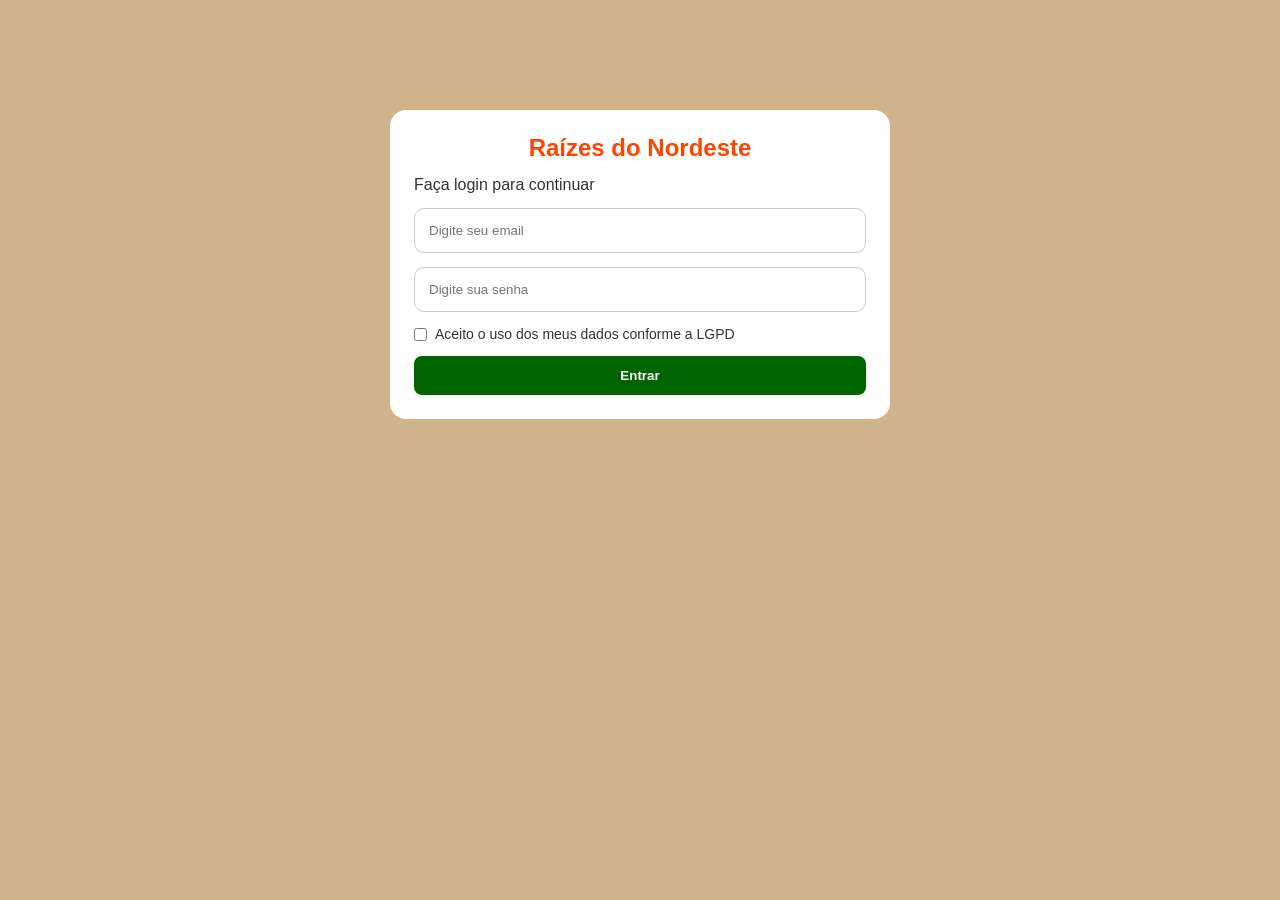
==== index.html @ 9f70b97a "Primeiro commit" ====
<!DOCTYPE html>
<html lang="pt-BR">
<head>
    <meta charset="UTF-8">
    <meta name="viewport" content="width=device-width, initial-scale=1.0">
    <title>Raízes do Nordeste</title>
    <link rel="stylesheet" href="style.css">
</head>
<body>

<div class="app">

  <!-- Login -->
  <section class="login-screen" id="loginScreen">

    <h1>Raízes do Nordeste</h1>

    <p>Faça login para continuar</p>

    <input
      type="email"
      id="email"
      placeholder="Digite seu email"
    >

    <input
      type="password"
      id="senha"
      placeholder="Digite sua senha"
    >

    <label class="checkbox">
      <input type="checkbox" id="lgpdCheck">
      Aceito o uso dos meus dados conforme a LGPD
    </label>

    <button onclick="fazerLogin()">
      Entrar
    </button>

  </section>

  <!-- App -->
  <main id="mainApp" class="hidden">

    <!-- Header -->
    <header class="header">
      <h1>Raízes do Nordeste</h1>
      <p>Sabor nordestino na palma da mão</p>
    </header>

    <!-- Promocao -->
    <section class="promo">
      Promoção do dia:
      Frete grátis acima de R$ 25 !!!
    </section>

    <!-- Unidade -->
    <section class="card">

      <h2>Escolha sua unidade</h2>

      <div class="units">

        <button onclick="selecionarUnidade('Recife')">
          Recife
        </button>

        <button onclick="selecionarUnidade('Salvador')">
          Salvador
        </button>

        <button onclick="selecionarUnidade('Fortaleza')">
          Fortaleza
        </button>

      </div>

      <p id="unidadeSelecionada">
        Nenhuma unidade selecionada
      </p>

    </section>

    <!-- Cardapio -->
    <section class="card">

      <h2>Cardápio</h2>

      <div id="menu" class="menu"></div>

    </section>

    <!-- Carrinho -->
    <section class="card">

      <h2>Seu Pedido</h2>

      <div id="cart"></div>

      <h3 id="total">
        Total: R$ 0,00
      </h3>

      <select id="paymentMethod">

        <option value="">
          Escolha a forma de pagamento
        </option>

        <option value="PIX">
          PIX
        </option>

        <option value="Cartão">
          Cartão
        </option>

        <option value="Dinheiro">
          Dinheiro
        </option>

      </select>

      <button class="pay-btn" onclick="finalizarPedido()">
        Finalizar Pedido
      </button>

    </section>

    <!-- Status -->
    <section class="card">

      <h2>Status do Pedido</h2>

      <div class="status-container">

        <div class="status-step active">
          Pedido Recebido
        </div>

        <div class="status-step" id="preparo">
          Em preparo
        </div>

        <div class="status-step" id="rota">
          Saiu para entrega
        </div>

        <div class="status-step" id="final">
          Pedido concluído
        </div>

      </div>

    </section>

    <!-- Fidelidade -->
    <section class="card">

      <h2>Programa Fidelidade</h2>

      <p id="points">
        Você possui 0 pontos
      </p>

      <p id="reward"></p>

    </section>

  </main>

</div>

<script src="script.js"></script>

</body>
</html>
---- style.css ----
* {
  margin: 0;
  padding: 0;
  box-sizing: border-box;
}

body {
  background: #D2B48C;
  font-family: Arial, sans-serif;
  padding: 16px;
  color: #333;
}

.app {
  width: 100%;
  max-width: 500px;
  margin: auto;
}

.header {
  text-align: center;
  margin-bottom: 20px;
  padding: 20px;
  background: white;
  border-radius: 12px;
  box-shadow: 0 2px 8px rgba(0,0,0,0.08);
}

.header h1 {
  color: #d35400;
  margin-bottom: 8px;
}

.card {
  background: white;
  transition: 0.2s;
  padding: 16px;
  margin-bottom: 16px;
  border-radius: 12px;
  box-shadow: 0 2px 8px rgba(0,0,0,0.08);
}

.card h2 {
  margin-bottom: 16px;
  color: #444;
}

.units {
  display: flex;
  gap: 10px;
  flex-wrap: wrap;
}

button {
  border: none;
  padding: 12px;
  border-radius: 8px;
  cursor: pointer;
  background: #006400;
  color: white;
  font-weight: bold;
}

button:hover {
  opacity: 0.9;
}

.menu-item {
  display: flex;
  justify-content: space-between;
  align-items: center;

  padding: 12px;
  border: 1px solid #ddd;
  border-radius: 10px;

  margin-bottom: 10px;
}

.menu-item h3 {
  margin-bottom: 5px;
}

.pay-btn {
  width: 100%;
  margin-top: 16px;
  background: green;
}

.hidden {
  display: none;
}

.login-screen {
  background: white;
  padding: 24px;
  border-radius: 16px;
  display: flex;
  flex-direction: column;
  gap: 14px;
  margin-top: 40px;
}

.login-screen h1 {
  text-align: center;
  color: #FF4500;
}

input {
  padding: 14px;
  border-radius: 10px;
  border: 1px solid #ccc;
}

.checkbox {
  display: flex;
  gap: 8px;
  align-items: center;
  font-size: 14px;
}

.promo {
  background: #ffe8cc;
  padding: 14px;
  border-radius: 12px;
  margin-bottom: 16px;
  font-weight: bold;
  text-align: center;
}

.status-container {
  display: flex;
  flex-direction: column;
  gap: 10px;
}

.status-step {
  padding: 12px;
  border-radius: 8px;
  background: #eee;
}

.status-step.active {
  background: green;
  color: white;
}

.cart-item {
  display: flex;
  justify-content: space-between;
  align-items: center;

  margin-bottom: 10px;
  padding-bottom: 10px;

  border-bottom: 1px solid #ddd;
}

.cart-item button {
  background: crimson;
  padding: 8px 10px;
  font-size: 12px;
}

.categoria-titulo {
  margin: 20px 0 10px;
  color: #d35400;
}

select {
  width: 100%;
  padding: 12px;
  margin-top: 12px;
  border-radius: 8px;
  border: 1px solid #ccc;
  background: white;
}

.hidden {
  display: none !important;
}


@media (min-width: 768px) {

  body {
    padding: 30px;
  }

  .app {
    max-width: 1300px;
  }

  #mainApp {

    display: grid;

    grid-template-columns:
      1fr 1fr;

    gap: 20px;

    align-items: start;
  }

  .header {
    grid-column: 1 / 3;
  }

  .promo {
    grid-column: 1 / 3;
  }

  .card {

    margin-bottom: 0;

    min-height: 250px;
  }

  .login-screen {

    max-width: 500px;

    margin: 80px auto;
  }

  .menu-item {

    padding: 16px;
  }

  button {

    transition: 0.2s;
  }

  button:hover {

    transform: scale(1.03);
  }

}

.card:hover {

  transform: translateY(-2px);
}

.produto-info {
  display: flex;
  align-items: center;
  gap: 12px;
}

.produto-info img {

  width: 70px;
  height: 70px;

  object-fit: cover;

  border-radius: 10px;
}
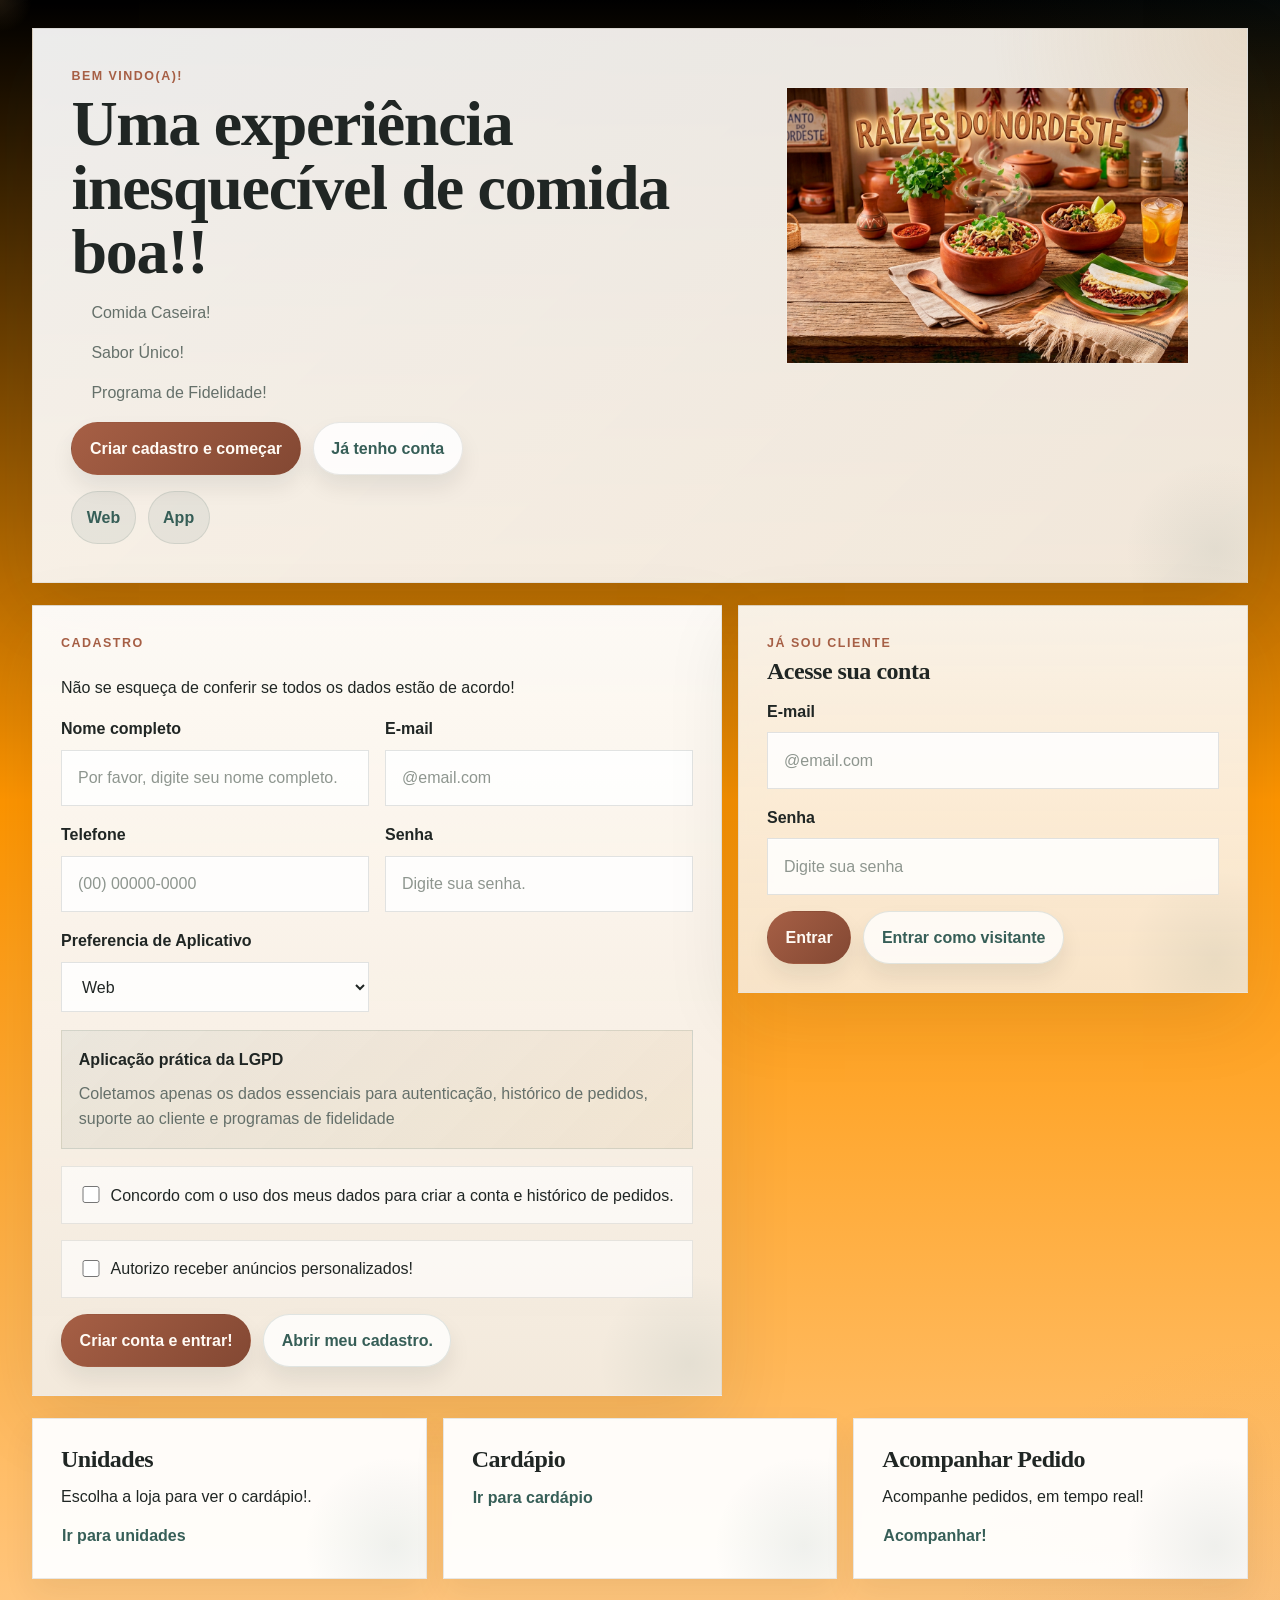
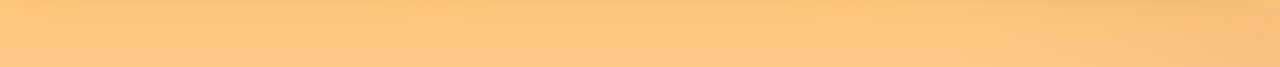
==== commit 5ff2b056: "atualização" ====
--- a/index.html
+++ b/index.html
@@ -1,178 +1,163 @@
 <!DOCTYPE html>
 <html lang="pt-BR">
+
 <head>
-    <meta charset="UTF-8">
-    <meta name="viewport" content="width=device-width, initial-scale=1.0">
-    <title>Raízes do Nordeste</title>
-    <link rel="stylesheet" href="style.css">
+  <meta charset="UTF-8" />
+  <meta name="viewport" content="width=device-width, initial-scale=1.0" />
+  <meta name="description"
+    content="Plataforma omnicanal da Raízes do Nordeste com boas-vindas, cadastro inicial, LGPD aplicada, cardápio, pedido e fidelidade." />
+  <meta name="theme-color" content="#365e57" />
+  <title>Raízes do Nordeste | Início</title>
+  <link rel="stylesheet" href="css/style.css" />
+  <link rel="stylesheet" href="css/responsive.css" />
 </head>
-<body>
 
-<div class="app">
+<body data-page="home">
+  <header data-app-header></header>
 
-  <!-- Login -->
-  <section class="login-screen" id="loginScreen">
+  <main id="main-content" class="page page-home">
+    <section class="hero hero-home">
+      <div class="hero-layout">
+        <div class="hero-content">
+          <div>
+            <div class="eyebrow">Bem vindo(a)!</div>
+            <h1>Uma experiência inesquecível de comida boa!!</h1>
+          </div>
 
-    <h1>Raízes do Nordeste</h1>
+          <ul class="feature-list">
+            <li>Comida Caseira!</li>
+            <li>Sabor Único!</li>
+            <li>Programa de Fidelidade!</li>
+          </ul>
+          <div class="button-row">
+            <a class="button button-primary" href="#welcome-register-form">Criar cadastro e começar</a>
+            <a class="button button-secondary" href="#login-form">Já tenho conta</a>
+          </div>
+          <div class="chip-row" aria-label="Selecione o canal de atendimento preferido">
+            <button class="chip is-interactive" type="button" data-set-channel="web">Web</button>
+            <button class="chip is-interactive" type="button" data-set-channel="app">App</button>
+          </div>
+        </div>
 
-    <p>Faça login para continuar</p>
-
-    <input
-      type="email"
-      id="email"
-      placeholder="Digite seu email"
-    >
-
-    <input
-      type="password"
-      id="senha"
-      placeholder="Digite sua senha"
-    >
-
-    <label class="checkbox">
-      <input type="checkbox" id="lgpdCheck">
-      Aceito o uso dos meus dados conforme a LGPD
-    </label>
-
-    <button onclick="fazerLogin()">
-      Entrar
-    </button>
-
-  </section>
-
-  <!-- App -->
-  <main id="mainApp" class="hidden">
-
-    <!-- Header -->
-    <header class="header">
-      <h1>Raízes do Nordeste</h1>
-      <p>Sabor nordestino na palma da mão</p>
-    </header>
-
-    <!-- Promocao -->
-    <section class="promo">
-      Promoção do dia:
-      Frete grátis acima de R$ 25 !!!
+        <aside class="hero-highlight">
+          <figure class="hero-brand-visual">
+            <img src="assets/img/raizesdonordeste.png" alt="Pratos e identidade visual da marca Raízes do Nordeste"
+              width="1536" height="1024" loading="eager" decoding="async" fetchpriority="high" />
+          </figure>
+          <div>
+        </aside>
+      </div>
     </section>
 
-    <!-- Unidade -->
-    <section class="card">
+    <section class="grid grid-two onboarding-grid">
+      <article class="panel panel-accent">
+        <div class="section-heading">
+          <div>
+            <p class="eyebrow">Cadastro</p>
+          </div>
+        </div>
+        <p>
+          Não se esqueça de conferir se todos os dados estão de acordo!
+        </p>
+        <form id="welcome-register-form" class="form-grid form-large" data-register-form
+          data-consent-source="boas-vindas">
+          <label class="field">
+            <span>Nome completo</span>
+            <input type="text" name="name" autocomplete="name" placeholder="Por favor, digite seu nome completo." required />
+          </label>
+          <label class="field">
+            <span>E-mail</span>
+            <input type="email" name="email" autocomplete="email" inputmode="email" placeholder="@email.com"
+              required />
+          </label>
+          <label class="field">
+            <span>Telefone</span>
+            <input type="tel" name="phone" autocomplete="tel" inputmode="tel" placeholder="(00) 00000-0000" required />
+          </label>
+          <label class="field">
+            <span>Senha</span>
+            <input type="password" name="password" autocomplete="new-password" minlength="6"
+              placeholder="Digite sua senha." required />
+          </label>
+          <label class="field">
+            <span>Preferencia de Aplicativo</span>
+            <select name="preferredChannel" required>
+              <option value="web">Web</option>
+              <option value="app">App</option>
+            </select>
+          </label>
 
-      <h2>Escolha sua unidade</h2>
+          <div class="notice inline-note">
+            <strong>Aplicação prática da LGPD</strong>
+            <p>Coletamos apenas os dados essenciais para autenticação, histórico de pedidos, suporte ao cliente e programas de fidelidade</p>
+          </div>
+          <label class="checkbox-field">
+            <input type="checkbox" name="consent" required />
+            <span>Concordo com o uso dos meus dados para criar a conta e histórico de pedidos.</span>
+          </label>
+          <label class="checkbox-field">
+            <input type="checkbox" name="marketing" />
+            <span>Autorizo receber anúncios personalizados!</span>
+          </label>
+          <div class="form-actions">
+            <button class="button button-primary" type="submit">Criar conta e entrar!</button>
+            <a class="button button-secondary" href="cadastro.html">Abrir meu cadastro.</a>
+          </div>
+        </form>
+      </article>
 
-      <div class="units">
+      <aside class="stack-grid">
+        <section class="panel">
+          <div class="section-heading">
+            <div>
+              <p class="eyebrow">Já sou cliente</p>
+              <h2>Acesse sua conta</h2>
+            </div>
+          </div>
+          <form id="login-form" class="form-grid" data-login-form>
+            <label class="field">
+              <span>E-mail</span>
+              <input type="email" name="email" autocomplete="email" inputmode="email" placeholder="@email.com"
+                required />
+            </label>
+            <label class="field">
+              <span>Senha</span>
+              <input type="password" name="password" autocomplete="current-password" placeholder="Digite sua senha"
+                required />
+            </label>
+            <div class="form-actions">
+              <button class="button button-primary" type="submit">Entrar</button>
+              <button class="button button-secondary" id="guest-access" type="button">Entrar como visitante</button>
+            </div>
+          </form>
+        </section>
 
-        <button onclick="selecionarUnidade('Recife')">
-          Recife
-        </button>
-
-        <button onclick="selecionarUnidade('Salvador')">
-          Salvador
-        </button>
-
-        <button onclick="selecionarUnidade('Fortaleza')">
-          Fortaleza
-        </button>
-
-      </div>
-
-      <p id="unidadeSelecionada">
-        Nenhuma unidade selecionada
-      </p>
-
+      </aside>
     </section>
 
-    <!-- Cardapio -->
-    <section class="card">
-
-      <h2>Cardápio</h2>
-
-      <div id="menu" class="menu"></div>
-
+    <section class="grid grid-three">
+      <article class="panel shortcut-card">
+        <h2>Unidades</h2>
+        <p>Escolha a loja para ver o cardápio!.</p>
+        <a class="text-link" href="unidades.html">Ir para unidades</a>
+      </article>
+      <article class="panel shortcut-card">
+        <h2>Cardápio</h2>
+        <a class="text-link" href="cardapio.html">Ir para cardápio</a>
+      </article>
+      <article class="panel shortcut-card">
+        <h2>Acompanhar Pedido</h2>
+        <p>Acompanhe pedidos, em tempo real!</p>
+        <a class="text-link" href="admin.html">Acompanhar!</a>
+      </article>
     </section>
-
-    <!-- Carrinho -->
-    <section class="card">
-
-      <h2>Seu Pedido</h2>
-
-      <div id="cart"></div>
-
-      <h3 id="total">
-        Total: R$ 0,00
-      </h3>
-
-      <select id="paymentMethod">
-
-        <option value="">
-          Escolha a forma de pagamento
-        </option>
-
-        <option value="PIX">
-          PIX
-        </option>
-
-        <option value="Cartão">
-          Cartão
-        </option>
-
-        <option value="Dinheiro">
-          Dinheiro
-        </option>
-
-      </select>
-
-      <button class="pay-btn" onclick="finalizarPedido()">
-        Finalizar Pedido
-      </button>
-
-    </section>
-
-    <!-- Status -->
-    <section class="card">
-
-      <h2>Status do Pedido</h2>
-
-      <div class="status-container">
-
-        <div class="status-step active">
-          Pedido Recebido
-        </div>
-
-        <div class="status-step" id="preparo">
-          Em preparo
-        </div>
-
-        <div class="status-step" id="rota">
-          Saiu para entrega
-        </div>
-
-        <div class="status-step" id="final">
-          Pedido concluído
-        </div>
-
-      </div>
-
-    </section>
-
-    <!-- Fidelidade -->
-    <section class="card">
-
-      <h2>Programa Fidelidade</h2>
-
-      <p id="points">
-        Você possui 0 pontos
-      </p>
-
-      <p id="reward"></p>
-
-    </section>
-
   </main>
 
-</div>
+  <footer data-app-footer></footer>
 
-<script src="script.js"></script>
+  <script src="js/mock.js"></script>
+  <script src="js/app.js"></script>
+  <script src="js/auth.js"></script>
+</body>
 
-</body>
 </html>
--- a/css/style.css
+++ b/css/style.css
@@ -0,0 +1,1570 @@
+:root {
+  color-scheme: light;
+  --bg: #f4f0e8;
+  --bg-soft: #f9f5ef;
+  --surface: rgba(255, 252, 248, 0.88);
+  --surface-strong: rgba(255, 255, 255, 0.96);
+  --surface-muted: rgba(243, 236, 226, 0.94);
+  --surface-contrast: #233a35;
+  --ink: #202624;
+  --muted: #65706a;
+  --primary: #a65f45;
+  --primary-dark: #834833;
+  --teal: #365e57;
+  --teal-soft: rgba(54, 94, 87, 0.08);
+  --success: #247352;
+  --danger: #b24545;
+  --border: rgba(32, 38, 36, 0.1);
+  --border-strong: rgba(32, 38, 36, 0.18);
+  --shadow: 0 24px 70px rgba(32, 38, 36, 0.1);
+  --shadow-soft: 0 14px 30px rgba(32, 38, 36, 0.07);
+  --content-width: 76rem;
+  --section-gap: clamp(1rem, 2vw, 1.35rem);
+  --transition: 180ms ease;
+}
+
+*,
+*::before,
+*::after {
+  box-sizing: border-box;
+}
+
+html {
+  scroll-behavior: smooth;
+}
+
+body {
+  margin: 0;
+  min-height: 100vh;
+  color: var(--ink);
+  background:
+    radial-gradient(circle at top left, rgba(207, 156, 86, 0.14), transparent 2rem),
+    radial-gradient(circle at top right, rgba(54, 94, 87, 0.1), transparent 27rem),
+    radial-gradient(circle at bottom right, rgba(166, 95, 69, 0.08), transparent 21rem),
+    linear-gradient(180deg, #000000 0%, #ff9500 48%, #ffc986 100%);
+  font-family: "Aptos", "Segoe UI Variable", "Segoe UI", sans-serif;
+  line-height: 1.6;
+}
+
+body.nav-open {
+  overflow: hidden;
+}
+
+img {
+  max-width: 100%;
+  display: block;
+}
+
+a {
+  color: inherit;
+  text-decoration: none;
+}
+
+button,
+input,
+select,
+textarea {
+  font: inherit;
+  border-radius: var(--radius-sm);
+}
+
+button {
+  cursor: pointer;
+  border: 0;
+  background: transparent;
+}
+
+textarea {
+  resize: vertical;
+}
+
+code {
+  padding: 0.1rem 0.35rem;
+  border-radius: 0.45rem;
+  background: rgba(255, 255, 255, 0.12);
+  font-family: Consolas, "Courier New", monospace;
+}
+
+h1,
+h2,
+h3 {
+  margin: 0;
+  font-family: "Iowan Old Style", "Palatino Linotype", "Book Antiqua", serif;
+  line-height: 1.0;
+  letter-spacing: -0.02em;
+}
+
+p,
+ul {
+  margin: 0;
+}
+
+ul {
+  padding: 0;
+}
+
+:focus-visible {
+  outline: 3px solid rgba(87, 87, 87, 0.55);
+  outline-offset: 2px;
+}
+
+::selection {
+  background: rgba(0, 0, 0, 0.3);
+}
+
+.skip-link {
+  position: fixed;
+  top: 1rem;
+  left: 1rem;
+  z-index: 70;
+  padding: 0.85rem 1rem;
+  border-radius: 999px;
+  background: var(--surface-contrast);
+  color: #fffdf9;
+  box-shadow: var(--shadow-soft);
+  transform: translateY(-150%);
+  transition: transform var(--transition);
+}
+
+.skip-link:focus {
+  transform: translateY(0);
+}
+
+.utility-bar {
+  background: linear-gradient(90deg, #1e3430, #294541);
+  color: #f7f3ec;
+  border-bottom: 1px solid rgba(255, 255, 255, 0.08);
+}
+
+.utility-shell {
+  width: min(100% - clamp(1rem, 4vw, 2.4rem), var(--content-width));
+  margin-inline: auto;
+  min-height: 2.45rem;
+  display: flex;
+  justify-content: space-between;
+  align-items: center;
+  gap: 0.85rem;
+  padding: 0.4rem 0;
+}
+
+.utility-links {
+  display: flex;
+  flex-wrap: wrap;
+  gap: 0.55rem;
+}
+
+.utility-links a,
+.utility-login {
+  font-size: 0.82rem;
+  font-weight: 800;
+  letter-spacing: 0.01em;
+  transition: background-color var(--transition), border-color var(--transition), color var(--transition), opacity var(--transition);
+}
+
+.utility-links a {
+  padding: 0.34rem 0.72rem;
+  border: 1px solid rgba(255, 255, 255, 0.08);
+  border-radius: 999px;
+  background: rgba(255, 255, 255, 0.06);
+  color: rgba(247, 243, 236, 0.88);
+}
+
+.utility-links a:hover,
+.utility-links a:focus-visible {
+  background: rgba(255, 255, 255, 0.12);
+  color: #fffdf9;
+}
+
+.utility-login {
+  padding: 0.34rem 0.86rem;
+  border: 1px solid rgba(243, 216, 169, 0.22);
+  border-radius: 999px;
+  background: rgba(243, 216, 169, 0.12);
+  color: #f3d8a9;
+}
+
+.utility-login:hover,
+.utility-login:focus-visible {
+  background: rgba(243, 216, 169, 0.2);
+  color: #fff2d2;
+}
+
+.site-header {
+  position: sticky;
+  top: 0;
+  z-index: 50;
+  backdrop-filter: blur(20px);
+  background: rgba(252, 249, 244, 0.84);
+  border-bottom: 1px solid rgba(32, 38, 36, 0.08);
+  box-shadow: 0 18px 40px rgba(21, 29, 27, 0.04);
+}
+
+.header-shell,
+.footer-shell,
+.page {
+  width: min(100% - clamp(1rem, 4vw, 2.4rem), var(--content-width));
+  margin-inline: auto;
+}
+
+.header-shell {
+  display: grid;
+  gap: 1rem;
+  padding: 1rem 0 1.15rem;
+}
+
+.header-bar {
+  display: flex;
+  justify-content: space-between;
+  align-items: flex-start;
+  gap: 1rem;
+}
+
+.header-actions {
+  display: flex;
+  flex-wrap: wrap;
+  align-items: center;
+  justify-content: flex-start;
+  gap: 0.7rem;
+}
+
+.header-cta,
+.header-cta-secondary {
+  min-height: 2.95rem;
+  padding-inline: 1.05rem;
+}
+
+.header-body {
+  display: grid;
+  gap: 1rem;
+  padding: 0;
+  border: 1px solid transparent;
+  border-radius: calc(var(--radius-xl) - 0.1rem);
+  background: transparent;
+  box-shadow: none;
+  overflow: hidden;
+  max-height: 0;
+  opacity: 0;
+  pointer-events: none;
+  transform: translateY(-0.5rem);
+  transition:
+    max-height 240ms ease,
+    opacity var(--transition),
+    transform var(--transition),
+    padding var(--transition),
+    border-color var(--transition),
+    background-color var(--transition),
+    box-shadow var(--transition);
+}
+
+body.nav-open .header-body {
+  max-height: 90rem;
+  opacity: 1;
+  pointer-events: auto;
+  transform: translateY(0);
+  padding: 1rem;
+  border-color: rgba(32, 38, 36, 0.08);
+  background: linear-gradient(180deg, rgba(255, 255, 255, 0.78), rgba(244, 238, 229, 0.9));
+  box-shadow: var(--shadow-soft);
+}
+
+.brand-block {
+  min-width: 0;
+  display: grid;
+  gap: 0.7rem;
+}
+
+.brand-link {
+  display: inline-flex;
+  align-items: center;
+  gap: 1rem;
+  min-width: 0;
+  font-weight: 700;
+}
+
+.brand-mark {
+  width: 3.2rem;
+  height: 3.2rem;
+  flex-shrink: 0;
+  display: grid;
+  place-items: center;
+  border-radius: 1.1rem;
+  background: linear-gradient(145deg, var(--teal), var(--primary-dark) 68%, var(--accent));
+  box-shadow: inset 0 1px 0 rgba(255, 255, 255, 0.2), var(--shadow-soft);
+  color: #fffaf4;
+  font-family: "Iowan Old Style", "Palatino Linotype", serif;
+  font-size: 1.2rem;
+  letter-spacing: 0.04em;
+}
+
+.brand-copy {
+  min-width: 0;
+}
+
+.brand-copy strong {
+  display: block;
+  font-size: 1.15rem;
+}
+
+.brand-copy small,
+.section-header p,
+.hero-copy,
+.notice p,
+.metric-card span,
+.summary-list span,
+.site-footer p,
+.muted-text {
+  color: var(--muted);
+}
+
+.brand-copy small {
+  display: block;
+  max-width: 22ch;
+  font-size: 0.94rem;
+  line-height: 1.4;
+}
+
+.brand-note {
+  max-width: 36rem;
+  font-size: 0.95rem;
+  color: var(--muted);
+}
+
+.menu-toggle {
+  width: 3.05rem;
+  height: 3.05rem;
+  flex-shrink: 0;
+  display: inline-flex;
+  flex-direction: column;
+  align-items: center;
+  justify-content: center;
+  gap: 0.3rem;
+  border: 1px solid var(--border);
+  border-radius: 1.05rem;
+  background: rgba(255, 255, 255, 0.9);
+  box-shadow: var(--shadow-soft);
+}
+
+.menu-toggle-bar {
+  width: 1.15rem;
+  height: 2px;
+  border-radius: 999px;
+  background: var(--ink);
+  transition: transform var(--transition), opacity var(--transition);
+}
+
+body.nav-open .menu-toggle-bar:nth-child(1) {
+  transform: translateY(0.38rem) rotate(45deg);
+}
+
+body.nav-open .menu-toggle-bar:nth-child(2) {
+  opacity: 0;
+}
+
+body.nav-open .menu-toggle-bar:nth-child(3) {
+  transform: translateY(-0.38rem) rotate(-45deg);
+}
+
+.header-meta,
+.chip-row,
+.button-row,
+.button-column,
+.form-actions,
+.summary-list,
+.cart-actions,
+.detail-list,
+.reward-tags,
+.timeline-meta {
+  display: flex;
+  flex-wrap: wrap;
+  gap: 0.75rem;
+}
+
+.header-meta {
+  gap: 0.55rem;
+}
+
+.header-context-grid {
+  display: grid;
+  gap: 0.75rem;
+}
+
+.header-context-card {
+  min-width: 0;
+  display: grid;
+  gap: 0.2rem;
+  padding: 0.95rem 1rem;
+  border: 1px solid var(--border);
+  border-radius: var(--radius-lg);
+  background: rgba(255, 255, 255, 0.9);
+  box-shadow: var(--shadow-soft);
+}
+
+.header-context-card strong {
+  color: var(--surface-contrast);
+  font-size: 1rem;
+  line-height: 1.25;
+}
+
+.header-context-card-profile strong {
+  font-size: 1.05rem;
+}
+
+.header-section-label {
+  font-size: 0.72rem;
+  font-weight: 800;
+  letter-spacing: 0.1em;
+  text-transform: uppercase;
+  color: var(--muted);
+}
+
+.header-nav-panels {
+  display: grid;
+  gap: 0.85rem;
+}
+
+.nav-panel {
+  display: grid;
+  gap: 0.7rem;
+  padding: 0.9rem;
+  border: 1px solid var(--border);
+  border-radius: var(--radius-lg);
+  background: linear-gradient(180deg, rgba(255, 255, 255, 0.92), rgba(247, 242, 235, 0.9));
+}
+
+.nav-panel-secondary {
+  background: linear-gradient(180deg, rgba(249, 247, 243, 0.92), rgba(242, 236, 228, 0.9));
+}
+
+.nav-links {
+  display: grid;
+  gap: 0.65rem;
+}
+
+.nav-links a {
+  display: inline-flex;
+  align-items: center;
+  justify-content: flex-start;
+  min-height: 3.1rem;
+  padding: 0.85rem 1rem;
+  border: 1px solid rgba(23, 36, 33, 0.08);
+  border-radius: 1rem;
+  background: rgba(255, 255, 255, 0.82);
+  color: var(--surface-contrast);
+  font-weight: 800;
+  box-shadow: 0 10px 20px rgba(15, 25, 22, 0.04);
+  transition: background-color var(--transition), border-color var(--transition), color var(--transition), transform var(--transition), box-shadow var(--transition);
+}
+
+.nav-links a:hover,
+.nav-links a:focus-visible {
+  background: rgba(54, 94, 87, 0.08);
+  border-color: rgba(54, 94, 87, 0.16);
+  color: var(--teal);
+  transform: translateY(-1px);
+}
+
+.nav-links a.is-current {
+  background: linear-gradient(135deg, rgba(54, 94, 87, 0.14), rgba(207, 156, 86, 0.22));
+  border-color: rgba(54, 94, 87, 0.18);
+  color: var(--ink);
+  box-shadow: 0 16px 28px rgba(32, 38, 36, 0.08);
+}
+
+.nav-links-secondary a {
+  min-height: 2.9rem;
+}
+
+.page {
+  padding: clamp(1.05rem, 3vw, 1.75rem) 0 clamp(4rem, 8vw, 5.5rem);
+  display: grid;
+  gap: var(--section-gap);
+  align-content: start;
+}
+
+body.consent-visible .page {
+  padding-bottom: calc(clamp(4rem, 8vw, 5.5rem) + 10rem);
+}
+
+#order-content {
+  display: grid;
+  gap: var(--section-gap);
+}
+
+.hero,
+.panel,
+.section-header {
+  position: relative;
+  overflow: hidden;
+  background: linear-gradient(180deg, rgba(255, 255, 255, 0.9), rgba(247, 241, 233, 0.84));
+  border: 1px solid rgba(32, 38, 36, 0.08);
+  border-radius: var(--radius-xl);
+  box-shadow: var(--shadow);
+  isolation: isolate;
+}
+
+.hero::before,
+.panel::before,
+.section-header::before {
+  content: "";
+  position: absolute;
+  inset: 0 0 auto 0;
+  height: 3px;
+  background: linear-gradient(90deg, var(--teal), var(--accent), var(--primary));
+}
+
+.hero::after,
+.panel::after,
+.section-header::after {
+  content: "";
+  position: absolute;
+  right: -4rem;
+  bottom: -4rem;
+  width: 12rem;
+  height: 12rem;
+  border-radius: 50%;
+  background: radial-gradient(circle, rgba(54, 94, 87, 0.08), transparent 66%);
+  pointer-events: none;
+  z-index: -1;
+}
+
+.hero,
+.section-header {
+  padding: clamp(1.4rem, 4vw, 2.4rem);
+  display: grid;
+  gap: 1rem;
+}
+
+.hero-home {
+  gap: 1.3rem;
+  background:
+    radial-gradient(circle at top right, rgba(207, 156, 86, 0.16), transparent 16rem),
+    linear-gradient(135deg, rgba(255, 255, 255, 0.92), rgba(244, 236, 226, 0.96));
+  color: var(--ink);
+}
+
+.hero-home .hero-copy,
+.hero-home .feature-list li,
+.hero-home .metric-card span {
+  color: var(--muted);
+}
+
+.hero-home .eyebrow {
+  color: var(--primary);
+}
+
+.hero-home .feature-list li::before {
+  background: linear-gradient(135deg, var(--primary), var(--accent));
+}
+
+.hero-home .metric-card {
+  background: rgba(255, 255, 255, 0.72);
+  border-color: rgba(32, 38, 36, 0.08);
+}
+
+.hero-home .button-secondary {
+  background: rgba(255, 255, 255, 0.84);
+  border-color: rgba(32, 38, 36, 0.1);
+}
+
+.hero-home .chip {
+  background: rgba(54, 94, 87, 0.08);
+  color: var(--teal);
+  border-color: rgba(54, 94, 87, 0.12);
+}
+
+.hero-layout {
+  display: grid;
+  gap: 1.25rem;
+}
+
+.hero-content {
+  display: grid;
+  gap: 1rem;
+}
+
+.hero-proof {
+  display: flex;
+  flex-wrap: wrap;
+  gap: 0.65rem;
+}
+
+.hero-highlight {
+  display: grid;
+  gap: 1rem;
+  padding: 1.2rem;
+  border-radius: var(--radius-lg);
+  color: #ffffff;
+}
+
+.hero-highlight .eyebrow,
+.hero-highlight p,
+.hero-highlight span {
+  color: rgba(248, 244, 237, 0.76);
+}
+
+.hero-highlight .button-secondary {
+  background: rgba(255, 255, 255, 0.12);
+  border-color: rgba(255, 255, 255, 0.16);
+  color: #fffdf9;
+}
+
+.hero-brand-visual {
+  margin: 0;
+  overflow: hidden;
+  border-radius: calc(var(--radius-lg) - 0.1rem);
+  aspect-ratio: 16 / 10;
+  border: 1px solid rgba(255, 255, 255, 0.08);
+  background: rgba(255, 255, 255, 0.08);
+  box-shadow: inset 0 1px 0 rgba(255, 255, 255, 0.12);
+}
+
+.hero-brand-visual img {
+  width: 100%;
+  height: 100%;
+  object-fit: cover;
+  object-position: center;
+}
+
+.credential-list {
+  list-style: none;
+  display: grid;
+  gap: 0.75rem;
+}
+
+.credential-list li {
+  display: grid;
+  gap: 0.25rem;
+  padding: 0.9rem 1rem;
+  border: 1px solid rgba(255, 255, 255, 0.08);
+  border-radius: var(--radius-md);
+  background: rgba(255, 255, 255, 0.08);
+}
+
+.credential-list strong {
+  font-size: 0.95rem;
+}
+
+.onboarding-grid {
+  align-items: start;
+}
+
+.stack-grid {
+  display: grid;
+  gap: 1rem;
+  align-content: start;
+}
+
+.panel-accent {
+  background: linear-gradient(180deg, rgba(255, 255, 255, 0.96), rgba(242, 236, 228, 0.94));
+}
+
+.legal-grid {
+  display: grid;
+  gap: 0.85rem;
+}
+
+.legal-card {
+  display: grid;
+  gap: 0.4rem;
+  padding: 1rem;
+  border: 1px solid var(--border);
+  border-radius: var(--radius-md);
+  background: rgba(255, 255, 255, 0.76);
+  box-shadow: var(--shadow-soft);
+}
+
+.inline-note {
+  margin-block: 0.1rem;
+}
+
+.page-progress {
+  display: grid;
+  gap: 0.85rem;
+}
+
+.progress-step {
+  display: flex;
+  align-items: center;
+  gap: 0.85rem;
+  padding: 0.95rem 1rem;
+  border: 1px solid var(--border);
+  border-radius: var(--radius-lg);
+  background: rgba(255, 255, 255, 0.78);
+  box-shadow: var(--shadow-soft);
+}
+
+.progress-step span {
+  width: 2.1rem;
+  height: 2.1rem;
+  flex-shrink: 0;
+  display: grid;
+  place-items: center;
+  border-radius: 50%;
+  background: rgba(39, 22, 19, 0.08);
+  color: var(--muted);
+  font-weight: 800;
+}
+
+.progress-step strong,
+.progress-step small {
+  display: block;
+}
+
+.progress-step small {
+  color: var(--muted);
+}
+
+.progress-step.is-complete {
+  border-color: rgba(36, 115, 82, 0.18);
+}
+
+.progress-step.is-complete span {
+  background: rgba(36, 115, 82, 0.12);
+  color: var(--success);
+}
+
+.progress-step.is-active {
+  border-color: rgba(54, 94, 87, 0.18);
+  background: linear-gradient(135deg, rgba(54, 94, 87, 0.08), rgba(207, 156, 86, 0.16));
+  box-shadow: 0 16px 34px rgba(32, 38, 36, 0.08);
+}
+
+.progress-step.is-active span {
+  background: linear-gradient(135deg, var(--teal), var(--accent));
+  color: #fffdf9;
+}
+
+.commerce-hero-grid {
+  display: grid;
+  gap: 1rem;
+}
+
+.commerce-hero-main,
+.commerce-hero-side {
+  display: grid;
+  gap: 1rem;
+}
+
+.summary-emphasis {
+  display: grid;
+  gap: 0.2rem;
+  padding: 1rem 1.05rem;
+  border: 1px solid rgba(54, 94, 87, 0.12);
+  border-radius: var(--radius-lg);
+  background: linear-gradient(135deg, rgba(207, 156, 86, 0.14), rgba(54, 94, 87, 0.08));
+}
+
+.summary-emphasis span {
+  font-size: 0.84rem;
+  font-weight: 800;
+  text-transform: uppercase;
+  letter-spacing: 0.08em;
+  color: var(--teal);
+}
+
+.summary-emphasis strong {
+  font-size: clamp(1.8rem, 4vw, 2.3rem);
+  font-family: "Iowan Old Style", "Palatino Linotype", serif;
+}
+
+.summary-emphasis p {
+  color: var(--muted);
+}
+
+.card-media {
+  position: relative;
+  overflow: hidden;
+  border-radius: calc(var(--radius-lg) - 0.1rem);
+  aspect-ratio: 16 / 10;
+  background: linear-gradient(135deg, rgba(54, 94, 87, 0.18), rgba(166, 95, 69, 0.14));
+  border: 1px solid rgba(32, 38, 36, 0.08);
+  box-shadow: var(--shadow-soft);
+}
+
+.card-media::after {
+  content: "";
+  position: absolute;
+  inset: auto 0 0 0;
+  height: 45%;
+  background: linear-gradient(180deg, transparent, rgba(32, 38, 36, 0.18));
+  pointer-events: none;
+}
+
+.card-media img {
+  width: 100%;
+  height: 100%;
+  object-fit: cover;
+  object-position: center;
+  transition: transform 320ms ease;
+}
+
+.hero-highlight:hover .hero-brand-visual img,
+.unit-card:hover .card-media img,
+.campaign-card:hover .card-media img {
+  transform: scale(1.03);
+}
+
+.banner-media {
+  aspect-ratio: 5 / 4;
+}
+
+.campaign-media,
+.unit-media {
+  aspect-ratio: 16 / 10;
+}
+
+.menu-item-photo {
+  aspect-ratio: 16 / 9;
+}
+
+.menu-item-photo img {
+  object-position: center;
+}
+
+.menu-media {
+  position: relative;
+  min-height: 7.4rem;
+  display: grid;
+  align-content: end;
+  gap: 0.3rem;
+  padding: 1rem;
+  overflow: hidden;
+  border-radius: calc(var(--radius-lg) - 0.1rem);
+  background: linear-gradient(140deg, #365e57, #233a35 62%, #1a2c28);
+  color: #fffdf9;
+}
+
+.menu-media::before {
+  content: "";
+  position: absolute;
+  inset: 0;
+  background:
+    radial-gradient(circle at top right, rgba(255, 255, 255, 0.18), transparent 32%),
+    linear-gradient(150deg, rgba(255, 255, 255, 0.04), rgba(0, 0, 0, 0.2));
+}
+
+.menu-media > * {
+  position: relative;
+  z-index: 1;
+}
+
+.menu-media strong {
+  font-size: 1.05rem;
+  line-height: 1.15;
+}
+
+.menu-media small {
+  color: rgba(255, 253, 249, 0.72);
+}
+
+.menu-media-badge {
+  width: fit-content;
+  min-height: 2rem;
+  display: inline-flex;
+  align-items: center;
+  padding: 0.35rem 0.7rem;
+  border-radius: 999px;
+  background: rgba(255, 255, 255, 0.12);
+  border: 1px solid rgba(255, 255, 255, 0.12);
+  font-size: 0.72rem;
+  font-weight: 800;
+  letter-spacing: 0.08em;
+  text-transform: uppercase;
+}
+
+.menu-media[data-category="sobremesas"] {
+  background: linear-gradient(140deg, #8c593f, #c07c52 62%, #e0ac67);
+}
+
+.menu-media[data-category="bebidas"] {
+  background: linear-gradient(140deg, #245049, #2f7367 58%, #5fa083);
+}
+
+.menu-media[data-category="combos"] {
+  background: linear-gradient(140deg, #7a4936, #a65f45 58%, #cf9c56);
+}
+
+.menu-media[data-category="acompanhamentos"] {
+  background: linear-gradient(140deg, #5e4a2f, #7c633a 58%, #b99358);
+}
+
+.commerce-layout,
+.checkout-layout {
+  display: grid;
+  gap: 1rem;
+}
+
+.content-stack,
+.sidebar-stack {
+  display: grid;
+  gap: 1rem;
+  align-content: start;
+}
+
+.step-grid,
+.metrics-grid,
+.grid,
+.stats-grid,
+.footer-columns {
+  display: grid;
+  gap: 1rem;
+}
+
+.step-card {
+  display: grid;
+  gap: 0.55rem;
+  padding: 1rem;
+  background: var(--surface-strong);
+  border: 1px solid var(--border);
+  border-radius: var(--radius-lg);
+  box-shadow: var(--shadow-soft);
+}
+
+.step-number {
+  width: 2rem;
+  height: 2rem;
+  display: grid;
+  place-items: center;
+  border-radius: 50%;
+  background: var(--accent-soft);
+  color: #dfdfdf;
+  font-weight: 800;
+}
+
+.panel {
+  padding: clamp(1.1rem, 3vw, 1.5rem);
+  display: grid;
+  gap: 1rem;
+}
+
+.eyebrow {
+  margin-bottom: 0.3rem;
+  color: var(--primary);
+  font-size: 0.78rem;
+  font-weight: 800;
+  letter-spacing: 0.12em;
+  text-transform: uppercase;
+}
+
+.hero h1,
+.section-header h1 {
+  font-size: clamp(2.15rem, 6vw, 4rem);
+}
+
+.section-heading {
+  display: flex;
+  justify-content: space-between;
+  align-items: flex-start;
+  gap: 1rem;
+}
+
+.metric-card,
+.stat-card,
+.menu-card,
+.unit-card,
+.reward-card,
+.campaign-card,
+.order-card,
+.info-card,
+.line-item,
+.timeline-item,
+.shortcut-card {
+  padding: 1rem;
+  background: var(--surface-strong);
+  border: 1px solid var(--border);
+  border-radius: var(--radius-lg);
+  box-shadow: var(--shadow-soft);
+}
+
+.menu-card,
+.unit-card,
+.reward-card,
+.campaign-card,
+.order-card,
+.shortcut-card {
+  display: grid;
+  gap: 0.8rem;
+}
+
+.menu-card {
+  align-content: start;
+}
+
+.menu-card-top,
+.menu-card-footer {
+  display: flex;
+  justify-content: space-between;
+  align-items: center;
+  gap: 0.85rem;
+}
+
+.menu-card-price {
+  display: grid;
+  gap: 0.1rem;
+}
+
+.menu-card-price span {
+  color: var(--muted);
+  font-size: 0.86rem;
+}
+
+.menu-card-price strong {
+  font-size: 1.45rem;
+  font-family: "Iowan Old Style", "Palatino Linotype", serif;
+}
+
+.metric-card,
+.stat-card,
+.info-card,
+.shortcut-card {
+  align-content: start;
+}
+
+.menu-card,
+.unit-card,
+.reward-card,
+.campaign-card,
+.order-card,
+.info-card,
+.shortcut-card,
+.timeline-item,
+.line-item {
+  transition: transform var(--transition), border-color var(--transition), box-shadow var(--transition);
+}
+
+.menu-card:hover,
+.unit-card:hover,
+.reward-card:hover,
+.campaign-card:hover,
+.order-card:hover,
+.shortcut-card:hover,
+.timeline-item:hover,
+.line-item:hover {
+  transform: translateY(-2px);
+  border-color: var(--border-strong);
+  box-shadow: 0 18px 36px rgba(15, 25, 22, 0.1);
+}
+
+.metric-card strong,
+.stat-card strong {
+  display: block;
+  margin-bottom: 0.25rem;
+  font-size: 1.85rem;
+  font-family: "Iowan Old Style", "Palatino Linotype", serif;
+}
+
+.button,
+.chip,
+.text-link {
+  display: inline-flex;
+  align-items: center;
+  justify-content: center;
+  gap: 0.5rem;
+  min-height: 3rem;
+  padding: 0.8rem 1.1rem;
+  border: 1px solid transparent;
+  border-radius: 999px;
+  font-weight: 700;
+  transition: transform var(--transition), border-color var(--transition), background-color var(--transition), color var(--transition), box-shadow var(--transition);
+}
+
+.button {
+  box-shadow: 0 12px 22px rgba(15, 25, 22, 0.08);
+}
+
+.button:hover,
+.button:focus-visible,
+.chip.is-interactive:hover,
+.chip.is-interactive:focus-visible,
+.text-link:hover,
+.text-link:focus-visible {
+  transform: translateY(-1px);
+}
+
+.button:disabled {
+  opacity: 0.65;
+  cursor: not-allowed;
+  transform: none;
+}
+
+.button-primary {
+  background: linear-gradient(135deg, var(--primary), var(--primary-dark));
+  color: #fffaf4;
+}
+
+.button-secondary {
+  background: rgba(255, 255, 255, 0.78);
+  border-color: rgba(54, 94, 87, 0.14);
+  color: var(--teal);
+}
+
+.button-ghost {
+  background: transparent;
+  border-color: rgba(54, 94, 87, 0.18);
+  color: var(--teal);
+  box-shadow: none;
+}
+
+.chip {
+  min-height: 2.45rem;
+  padding-inline: 0.9rem;
+  border-color: transparent;
+  background: var(--teal-soft);
+  color: var(--teal);
+}
+
+.chip.is-interactive {
+  cursor: pointer;
+}
+
+.chip.is-selected {
+  background: rgba(54, 94, 87, 0.16);
+  border-color: rgba(54, 94, 87, 0.22);
+  color: var(--teal);
+}
+
+.tag {
+  display: inline-flex;
+  align-items: center;
+  gap: 0.35rem;
+  padding: 0.38rem 0.72rem;
+  border-radius: 999px;
+  font-size: 0.85rem;
+  font-weight: 700;
+  background: var(--accent-soft);
+  color: #ffffff;
+}
+
+.tag.is-success {
+  background: rgba(36, 115, 82, 0.12);
+  color: var(--success);
+}
+
+.tag.is-danger {
+  background: rgba(178, 69, 69, 0.12);
+  color: var(--danger);
+}
+
+.tag.is-neutral {
+  background: rgba(23, 36, 33, 0.08);
+  color: var(--muted);
+}
+
+.feature-list {
+  list-style: none;
+  display: grid;
+  gap: 0.9rem;
+}
+
+.feature-list li {
+  position: relative;
+  padding-left: 1.25rem;
+}
+
+.feature-list li::before {
+  content: "";
+  position: absolute;
+  top: 0.55rem;
+  left: 0;
+  width: 0.52rem;
+  height: 0.52rem;
+  border-radius: 50%;
+  background: linear-gradient(135deg, var(--primary), var(--accent));
+}
+
+.field,
+.checkbox-field {
+  display: grid;
+  gap: 0.5rem;
+}
+
+.field span,
+.payment-methods legend {
+  font-weight: 800;
+  color: var(--ink);
+}
+
+.field input,
+.field select,
+.field textarea {
+  width: 100%;
+  min-height: 3.15rem;
+  padding: 0.9rem 1rem;
+  border: 1px solid rgba(23, 36, 33, 0.12);
+  background: rgba(255, 255, 255, 0.86);
+  color: var(--ink);
+  box-shadow: inset 0 1px 0 rgba(255, 255, 255, 0.45);
+}
+
+.field textarea {
+  min-height: 8rem;
+}
+
+.field input::placeholder,
+.field textarea::placeholder {
+  color: #8e968f;
+}
+
+.field input:focus-visible,
+.field select:focus-visible,
+.field textarea:focus-visible {
+  border-color: rgba(54, 94, 87, 0.3);
+  box-shadow: 0 0 0 4px rgba(54, 94, 87, 0.08);
+  outline: none;
+}
+
+.form-grid {
+  display: grid;
+  gap: 1rem;
+}
+
+.form-large {
+  align-content: start;
+}
+
+.checkbox-field {
+  grid-template-columns: auto 1fr;
+  align-items: flex-start;
+  padding: 0.95rem 1rem;
+  border: 1px solid var(--border);
+  border-radius: var(--radius-md);
+  background: rgba(255, 255, 255, 0.64);
+}
+
+.checkbox-field input {
+  width: 1.1rem;
+  height: 1.1rem;
+  margin-top: 0.2rem;
+  accent-color: var(--teal);
+}
+
+.payment-methods {
+  display: grid;
+  gap: 0.8rem;
+  margin: 0;
+  padding: 0;
+  border: 0;
+}
+
+.radio-card {
+  display: flex;
+  align-items: center;
+  gap: 0.7rem;
+  padding: 0.95rem 1rem;
+  border: 1px solid var(--border);
+  border-radius: var(--radius-md);
+  background: rgba(255, 255, 255, 0.78);
+}
+
+.radio-card input {
+  accent-color: var(--teal);
+}
+
+.filters {
+  display: grid;
+  gap: 1rem;
+  align-items: end;
+}
+
+.button-column {
+  flex-direction: column;
+  align-items: stretch;
+}
+
+.grid-two,
+.grid-three,
+.grid-four,
+.metrics-grid,
+.stats-grid,
+.step-grid {
+  grid-template-columns: 1fr;
+}
+
+.notice {
+  display: grid;
+  gap: 0.5rem;
+  padding: 1rem 1.05rem;
+  border-radius: var(--radius-lg);
+  border: 1px solid rgba(54, 94, 87, 0.14);
+  background: linear-gradient(135deg, rgba(54, 94, 87, 0.07), rgba(207, 156, 86, 0.12));
+}
+
+.shortcut-card,
+.stacked-content,
+.order-card,
+.summary-card {
+  align-content: start;
+}
+
+.text-link {
+  justify-content: flex-start;
+  min-height: auto;
+  padding: 0;
+  color: var(--teal);
+  box-shadow: none;
+}
+
+.card-title-row {
+  display: flex;
+  justify-content: space-between;
+  align-items: flex-start;
+  gap: 1rem;
+}
+
+.price-row {
+  display: flex;
+  justify-content: space-between;
+  align-items: center;
+  gap: 0.75rem;
+}
+
+.price-row strong {
+  font-size: 1.3rem;
+  font-family: "Iowan Old Style", "Palatino Linotype", serif;
+}
+
+.summary-list {
+  flex-direction: column;
+  gap: 0;
+}
+
+.summary-list li,
+.detail-list li {
+  list-style: none;
+  display: flex;
+  justify-content: space-between;
+  align-items: center;
+  gap: 1rem;
+  padding: 0.85rem 0;
+  border-bottom: 1px solid var(--border);
+}
+
+.summary-list li:last-child,
+.detail-list li:last-child {
+  padding-bottom: 0;
+  border-bottom: 0;
+}
+
+.detail-list {
+  display: grid;
+  gap: 0;
+}
+
+.trust-list {
+  list-style: none;
+  display: grid;
+  gap: 0.75rem;
+}
+
+.trust-list li {
+  position: relative;
+  padding-left: 1.4rem;
+  color: var(--muted);
+}
+
+.trust-list li::before {
+  content: "";
+  position: absolute;
+  top: 0.45rem;
+  left: 0;
+  width: 0.75rem;
+  height: 0.75rem;
+  border-radius: 50%;
+  background: linear-gradient(135deg, var(--primary), var(--accent));
+  box-shadow: 0 0 0 4px rgba(166, 95, 69, 0.08);
+}
+
+.line-item {
+  display: grid;
+  gap: 0.8rem;
+}
+
+.line-item header {
+  display: flex;
+  justify-content: space-between;
+  align-items: flex-start;
+  gap: 1rem;
+}
+
+.cart-actions {
+  align-items: center;
+  justify-content: space-between;
+}
+
+.qty-control {
+  display: inline-flex;
+  align-items: center;
+  gap: 0.5rem;
+  padding: 0.35rem;
+  border-radius: 999px;
+  border: 1px solid var(--border);
+  background: rgba(255, 255, 255, 0.82);
+}
+
+.qty-control button {
+  width: 2.2rem;
+  height: 2.2rem;
+  display: grid;
+  place-items: center;
+  border-radius: 50%;
+  background: var(--primary-soft);
+  color: var(--primary-dark);
+  font-weight: 800;
+}
+
+.timeline {
+  display: grid;
+  gap: 0.9rem;
+}
+
+.timeline-item {
+  position: relative;
+  padding-left: 3rem;
+}
+
+.timeline-item::before {
+  content: "";
+  position: absolute;
+  top: 1.1rem;
+  left: 1rem;
+  width: 1rem;
+  height: 1rem;
+  border-radius: 50%;
+  border: 3px solid rgba(186, 96, 61, 0.28);
+  background: #fff;
+}
+
+.timeline-item::after {
+  content: "";
+  position: absolute;
+  top: 2rem;
+  bottom: -1rem;
+  left: 1.45rem;
+  width: 2px;
+  background: rgba(54, 94, 87, 0.12);
+}
+
+.timeline-item:last-child::after {
+  display: none;
+}
+
+.timeline-item.is-complete::before,
+.timeline-item.is-active::before {
+  border-color: transparent;
+  background: linear-gradient(135deg, var(--primary), var(--accent));
+}
+
+.timeline-item.is-complete {
+  border-color: rgba(36, 115, 82, 0.18);
+}
+
+.timeline-item.is-active {
+  box-shadow: inset 0 0 0 2px rgba(186, 96, 61, 0.12);
+}
+
+.empty-state {
+  padding: 1rem 1.05rem;
+  border-radius: var(--radius-lg);
+  border: 1px dashed rgba(54, 94, 87, 0.18);
+  color: var(--muted);
+  background: rgba(255, 255, 255, 0.52);
+}
+
+.code-block {
+  margin: 0;
+  padding: 1rem;
+  overflow: auto;
+  border-radius: var(--radius-md);
+  background: #1b221f;
+  color: #f6eee3;
+  font-size: 0.85rem;
+}
+
+.site-footer {
+  padding: 0 0 2rem;
+}
+
+#menu-cart-cta,
+#cart-summary,
+#checkout-summary {
+  background: linear-gradient(180deg, rgba(255, 251, 247, 0.98), rgba(255, 240, 229, 0.92));
+}
+
+.footer-shell {
+  padding: clamp(1.35rem, 3vw, 1.8rem);
+  background: linear-gradient(135deg, rgba(18, 58, 52, 0.96), rgba(17, 48, 43, 0.94));
+  color: #fffaf3;
+  border: 1px solid rgba(255, 255, 255, 0.08);
+  border-radius: var(--radius-xl);
+  box-shadow: var(--shadow);
+}
+
+.footer-shell p {
+  color: rgba(255, 247, 236, 0.74);
+}
+
+.footer-bottom {
+  margin-top: 0.4rem;
+  padding-top: 1rem;
+  border-top: 1px solid rgba(255, 255, 255, 0.12);
+}
+
+.consent-banner {
+  position: fixed;
+  left: 1rem;
+  right: 1rem;
+  bottom: 1rem;
+  z-index: 60;
+  width: auto;
+  max-width: 28rem;
+  padding: 1rem;
+  display: grid;
+  gap: 0.85rem;
+  background: rgba(19, 26, 24, 0.94);
+  color: #fff8f1;
+  border-radius: var(--radius-xl);
+  box-shadow: 0 22px 45px rgba(20, 14, 9, 0.35);
+}
+
+body.consent-visible .toast {
+  bottom: 7.4rem;
+}
+
+.toast {
+  position: fixed;
+  left: 50%;
+  bottom: 1.2rem;
+  width: min(calc(100% - 2rem), 26rem);
+  transform: translate(-50%, 2rem);
+  opacity: 0;
+  padding: 0.95rem 1rem;
+  text-align: center;
+  background: rgba(19, 26, 24, 0.94);
+  color: #fff8f1;
+  border-radius: 999px;
+  transition: opacity var(--transition), transform var(--transition);
+  z-index: 65;
+}
+
+.toast.is-visible {
+  opacity: 1;
+  transform: translate(-50%, 0);
+}
+
+.is-hidden {
+  display: none !important;
+}
+
+@media (prefers-reduced-motion: reduce) {
+  html {
+    scroll-behavior: auto;
+  }
+
+  *,
+  *::before,
+  *::after {
+    animation-duration: 0.01ms !important;
+    animation-iteration-count: 1 !important;
+    transition-duration: 0.01ms !important;
+  }
+}
--- a/css/responsive.css
+++ b/css/responsive.css
@@ -0,0 +1,311 @@
+@media (max-width: 39.99rem) {
+  .utility-shell {
+    flex-direction: column;
+    align-items: stretch;
+  }
+
+  .utility-links {
+    gap: 0.65rem;
+  }
+
+  .utility-login {
+    align-self: flex-start;
+  }
+
+  .header-bar {
+    flex-direction: column;
+  }
+
+  .header-actions {
+    width: 100%;
+    gap: 0.45rem;
+  }
+
+  .header-cta-secondary {
+    display: none;
+  }
+
+  .header-cta {
+    flex: 1 1 auto;
+    min-height: 2.7rem;
+    padding-inline: 0.9rem;
+  }
+
+  .menu-toggle {
+    margin-left: auto;
+  }
+
+  .header-context-grid,
+  .header-nav-panels,
+  .nav-links-primary,
+  .nav-links-secondary {
+    grid-template-columns: 1fr;
+  }
+
+  .nav-links {
+    grid-template-columns: 1fr;
+  }
+
+  .header-meta {
+    display: grid;
+  }
+
+  .button-row .button,
+  .form-actions .button,
+  .price-row .button,
+  .hero-highlight .button {
+    width: 100%;
+  }
+
+  .section-heading,
+  .card-title-row,
+  .price-row,
+  .menu-card-footer,
+  .line-item header,
+  .summary-list li,
+  .detail-list li {
+    flex-direction: column;
+    align-items: flex-start;
+  }
+
+  .menu-card-footer .button {
+    width: 100%;
+  }
+
+  .cart-actions {
+    flex-direction: column;
+    align-items: stretch;
+  }
+
+  .qty-control {
+    width: 100%;
+    justify-content: space-between;
+  }
+
+  .consent-banner {
+    max-width: none;
+  }
+
+  .hero-brand-visual,
+  .banner-media,
+  .unit-media,
+  .campaign-media {
+    aspect-ratio: 4 / 3;
+  }
+
+  .menu-media {
+    min-height: 6.5rem;
+  }
+}
+
+@media (min-width: 40rem) {
+  .page-progress {
+    grid-template-columns: repeat(2, minmax(0, 1fr));
+  }
+
+  .header-context-grid {
+    grid-template-columns: minmax(0, 1.4fr) repeat(2, minmax(0, 0.8fr));
+  }
+
+  .nav-links-primary,
+  .nav-links-secondary {
+    grid-template-columns: repeat(2, minmax(0, 1fr));
+  }
+
+  .metrics-grid,
+  .step-grid {
+    grid-template-columns: repeat(2, minmax(0, 1fr));
+  }
+
+  .filters {
+    grid-template-columns: repeat(2, minmax(0, 1fr));
+  }
+}
+
+@media (min-width: 48rem) {
+  body.consent-visible .page {
+    padding-bottom: calc(clamp(4rem, 8vw, 5.5rem) + 7rem);
+  }
+
+  .header-nav-panels {
+    grid-template-columns: minmax(0, 1.35fr) minmax(15rem, 0.9fr);
+    align-items: start;
+  }
+
+  .nav-links-primary {
+    grid-template-columns: repeat(3, minmax(0, 1fr));
+  }
+
+  .grid-two,
+  .footer-columns {
+    grid-template-columns: repeat(2, minmax(0, 1fr));
+  }
+
+  .grid-three,
+  .metrics-grid,
+  .stats-grid {
+    grid-template-columns: repeat(2, minmax(0, 1fr));
+  }
+
+  .grid-four {
+    grid-template-columns: repeat(2, minmax(0, 1fr));
+  }
+
+  .form-large {
+    grid-template-columns: repeat(2, minmax(0, 1fr));
+  }
+
+  .form-large .checkbox-field,
+  .form-large .form-actions,
+  .form-large .payment-methods,
+  .form-large .notice {
+    grid-column: 1 / -1;
+  }
+
+  .filters {
+    grid-template-columns: repeat(3, minmax(0, 1fr));
+  }
+
+  .commerce-hero-grid {
+    grid-template-columns: minmax(0, 1.3fr) minmax(18rem, 0.9fr);
+    align-items: start;
+  }
+
+  .menu-grid {
+    grid-template-columns: repeat(2, minmax(0, 1fr));
+  }
+
+  .unit-media,
+  .campaign-media {
+    aspect-ratio: 16 / 9;
+  }
+
+  #checkout-summary,
+  #order-details {
+    position: sticky;
+    top: 7rem;
+    align-self: start;
+  }
+
+  #cart-summary {
+    position: static;
+    top: auto;
+  }
+
+  .consent-banner {
+    left: auto;
+  }
+}
+
+@media (min-width: 64rem) {
+  body.nav-open {
+    overflow: auto;
+  }
+
+  .menu-toggle {
+    display: none;
+  }
+
+  .header-cta-secondary {
+    display: inline-flex;
+  }
+
+  .header-shell {
+    grid-template-columns: minmax(19rem, 0.92fr) minmax(0, 1.28fr);
+    align-items: start;
+    gap: 1.35rem;
+  }
+
+  .brand-block {
+    max-width: none;
+  }
+
+  .header-body {
+    display: grid;
+    align-content: start;
+    overflow: visible;
+    max-height: none;
+    opacity: 1;
+    pointer-events: auto;
+    transform: none;
+    padding: 1rem;
+    border-color: rgba(32, 38, 36, 0.08);
+    background: linear-gradient(180deg, rgba(255, 255, 255, 0.78), rgba(244, 238, 229, 0.9));
+    box-shadow: var(--shadow-soft);
+  }
+
+  .header-context-grid {
+    grid-template-columns: minmax(0, 1.4fr) repeat(2, minmax(0, 0.8fr));
+  }
+
+  .header-nav-panels {
+    grid-template-columns: minmax(0, 1.35fr) minmax(16rem, 0.9fr);
+  }
+
+  .nav-links {
+    display: grid;
+  }
+
+  .nav-links-primary {
+    grid-template-columns: repeat(3, minmax(0, 1fr));
+  }
+
+  .nav-links-secondary {
+    grid-template-columns: repeat(2, minmax(0, 1fr));
+  }
+
+  .hero-layout {
+    grid-template-columns: minmax(0, 1.45fr) minmax(18rem, 0.95fr);
+    align-items: stretch;
+  }
+
+  .hero-brand-visual {
+    aspect-ratio: 16 / 11;
+  }
+
+  .onboarding-grid {
+    grid-template-columns: minmax(0, 1.15fr) minmax(20rem, 0.85fr);
+  }
+
+  .commerce-layout,
+  .checkout-layout {
+    grid-template-columns: minmax(0, 1.35fr) minmax(20rem, 0.82fr);
+    align-items: start;
+  }
+
+  .page-progress {
+    grid-template-columns: repeat(4, minmax(0, 1fr));
+  }
+
+  .grid-three {
+    grid-template-columns: repeat(3, minmax(0, 1fr));
+  }
+
+  .grid-four,
+  .stats-grid {
+    grid-template-columns: repeat(4, minmax(0, 1fr));
+  }
+
+  .metrics-grid {
+    grid-template-columns: repeat(3, minmax(0, 1fr));
+  }
+
+  .step-grid {
+    grid-template-columns: repeat(4, minmax(0, 1fr));
+  }
+}
+
+@media (min-width: 80rem) {
+  .page {
+    gap: 1.35rem;
+  }
+
+  .hero,
+  .section-header {
+    padding: clamp(2rem, 3vw, 2.8rem);
+  }
+
+  .panel {
+    padding: clamp(1.3rem, 2.5vw, 1.75rem);
+  }
+}
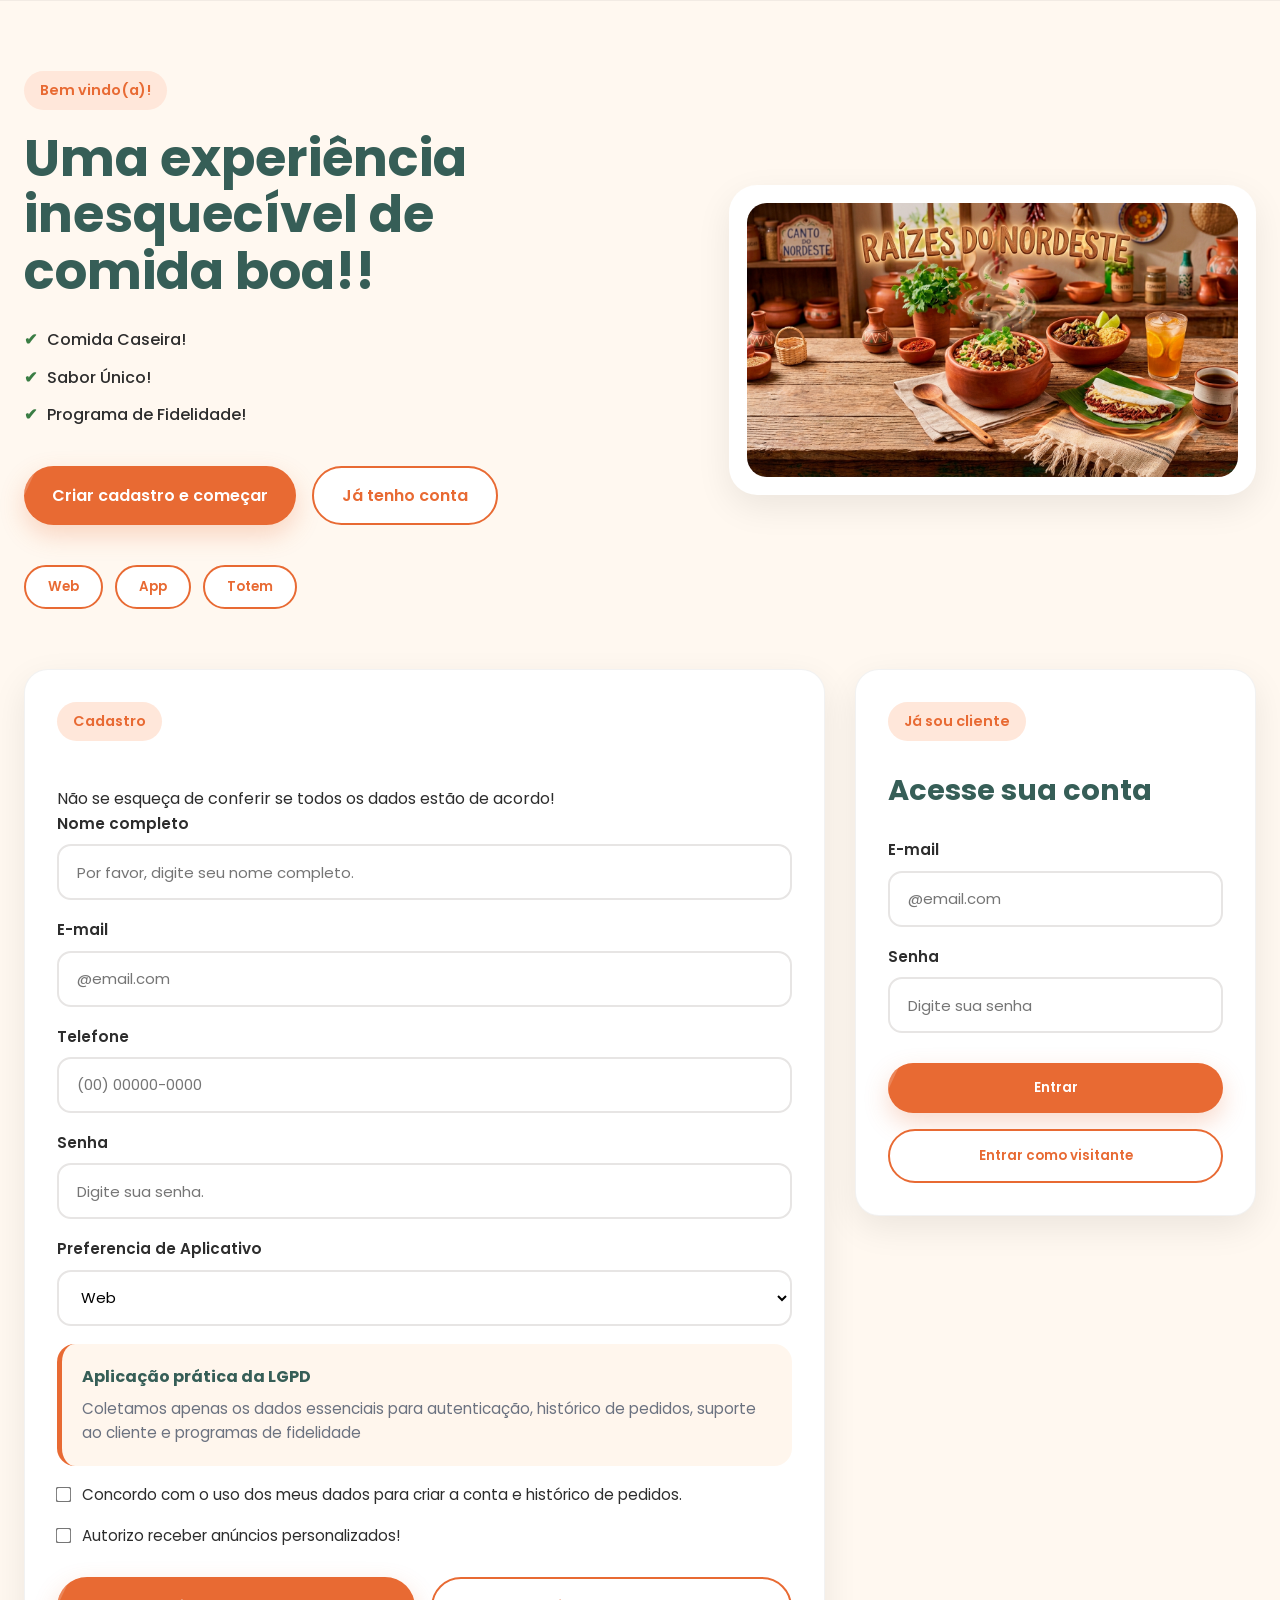
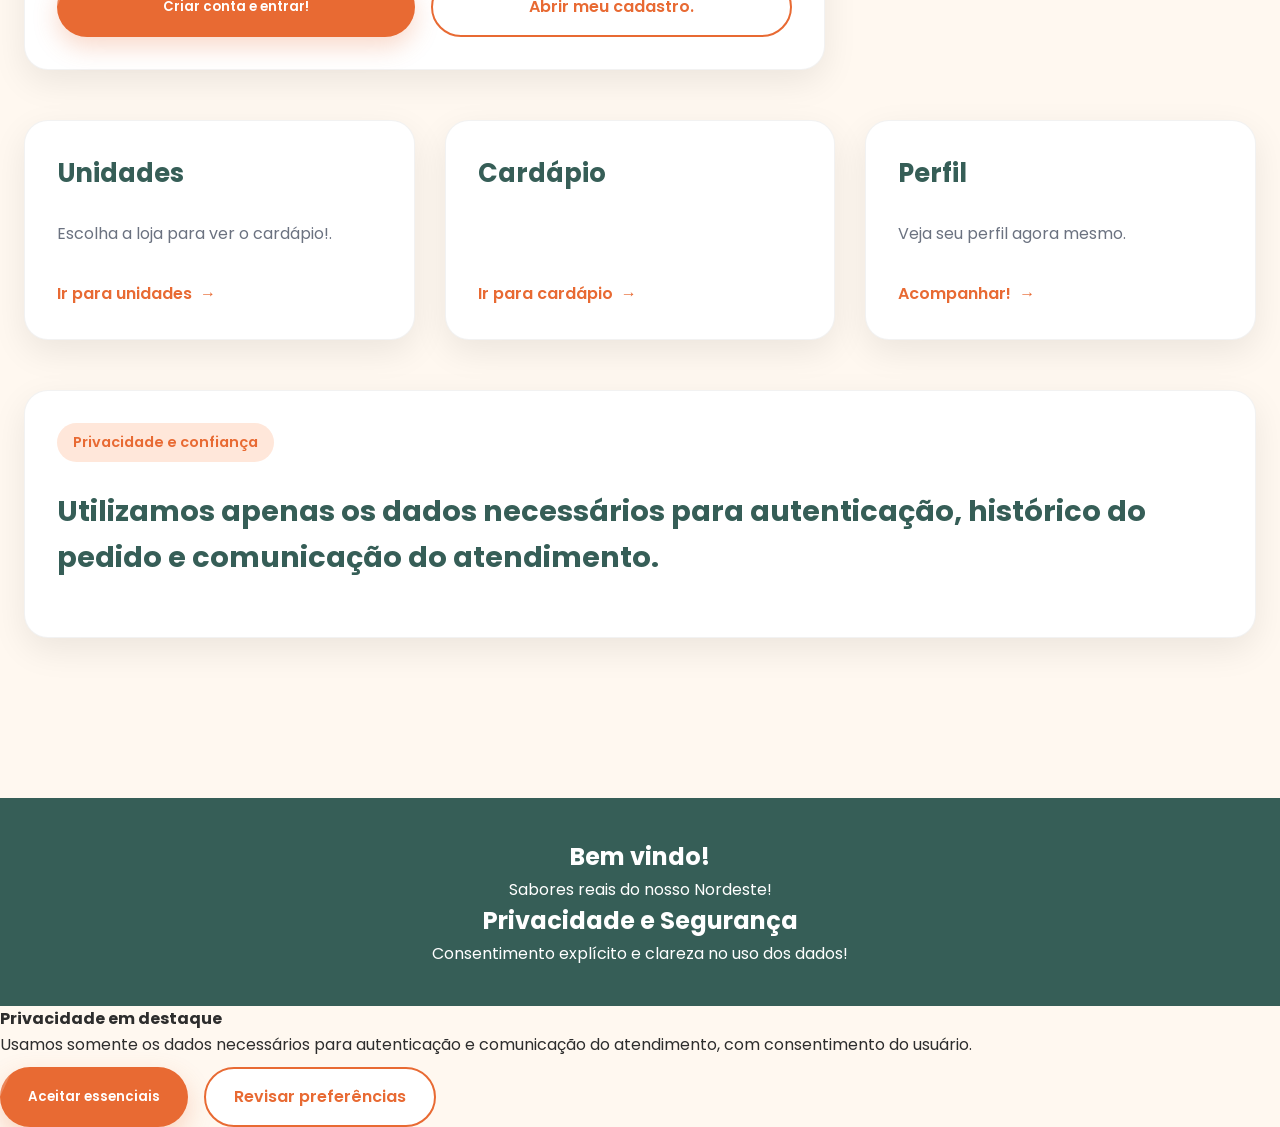
==== commit 33806751: "Projeto Raizes do Nordeste" ====
--- a/index.html
+++ b/index.html
@@ -5,11 +5,10 @@
   <meta charset="UTF-8" />
   <meta name="viewport" content="width=device-width, initial-scale=1.0" />
   <meta name="description"
-    content="Plataforma omnicanal da Raízes do Nordeste com boas-vindas, cadastro inicial, LGPD aplicada, cardápio, pedido e fidelidade." />
+    content="Plataforma da Raízes do Nordeste com boas-vindas, LGPD aplicada, cardápio, pedido e fidelidade!" />
   <meta name="theme-color" content="#365e57" />
   <title>Raízes do Nordeste | Início</title>
   <link rel="stylesheet" href="css/style.css" />
-  <link rel="stylesheet" href="css/responsive.css" />
 </head>
 
 <body data-page="home">
@@ -36,12 +35,13 @@
           <div class="chip-row" aria-label="Selecione o canal de atendimento preferido">
             <button class="chip is-interactive" type="button" data-set-channel="web">Web</button>
             <button class="chip is-interactive" type="button" data-set-channel="app">App</button>
+            <button class="chip is-interactive" type="button" data-set-channel="totem">Totem</button>
           </div>
         </div>
 
         <aside class="hero-highlight">
           <figure class="hero-brand-visual">
-            <img src="assets/img/raizesdonordeste.png" alt="Pratos e identidade visual da marca Raízes do Nordeste"
+            <img src="assets/img/raizesdonordeste.png" alt="Pratos Fiéis às Raízes do Nordeste"
               width="1536" height="1024" loading="eager" decoding="async" fetchpriority="high" />
           </figure>
           <div>
@@ -84,6 +84,7 @@
             <select name="preferredChannel" required>
               <option value="web">Web</option>
               <option value="app">App</option>
+              <option value="totem">Totem</option>
             </select>
           </label>
 
@@ -146,11 +147,24 @@
         <a class="text-link" href="cardapio.html">Ir para cardápio</a>
       </article>
       <article class="panel shortcut-card">
-        <h2>Acompanhar Pedido</h2>
-        <p>Acompanhe pedidos, em tempo real!</p>
+        <h2>Perfil</h2>
+        <p>Veja seu perfil agora mesmo.</p>
         <a class="text-link" href="admin.html">Acompanhar!</a>
       </article>
     </section>
+
+        <section class="panel" id="home-lgpd">
+          <div class="section-heading">
+            <div>
+              <p class="eyebrow">Privacidade e confiança</p>
+              <h2>Utilizamos apenas os dados necessários para autenticação, histórico do pedido e comunicação do atendimento.</h2>
+            </div>
+          </div>
+
+        </section>
+      </aside>
+    </section>
+
   </main>
 
   <footer data-app-footer></footer>
--- a/css/style.css
+++ b/css/style.css
@@ -1,1570 +1,1191 @@
-:root {
-  color-scheme: light;
-  --bg: #f4f0e8;
-  --bg-soft: #f9f5ef;
-  --surface: rgba(255, 252, 248, 0.88);
-  --surface-strong: rgba(255, 255, 255, 0.96);
-  --surface-muted: rgba(243, 236, 226, 0.94);
-  --surface-contrast: #233a35;
-  --ink: #202624;
-  --muted: #65706a;
-  --primary: #a65f45;
-  --primary-dark: #834833;
-  --teal: #365e57;
-  --teal-soft: rgba(54, 94, 87, 0.08);
-  --success: #247352;
-  --danger: #b24545;
-  --border: rgba(32, 38, 36, 0.1);
-  --border-strong: rgba(32, 38, 36, 0.18);
-  --shadow: 0 24px 70px rgba(32, 38, 36, 0.1);
-  --shadow-soft: 0 14px 30px rgba(32, 38, 36, 0.07);
-  --content-width: 76rem;
-  --section-gap: clamp(1rem, 2vw, 1.35rem);
-  --transition: 180ms ease;
-}
-
-*,
-*::before,
-*::after {
-  box-sizing: border-box;
-}
-
-html {
-  scroll-behavior: smooth;
-}
-
-body {
-  margin: 0;
-  min-height: 100vh;
-  color: var(--ink);
-  background:
-    radial-gradient(circle at top left, rgba(207, 156, 86, 0.14), transparent 2rem),
-    radial-gradient(circle at top right, rgba(54, 94, 87, 0.1), transparent 27rem),
-    radial-gradient(circle at bottom right, rgba(166, 95, 69, 0.08), transparent 21rem),
-    linear-gradient(180deg, #000000 0%, #ff9500 48%, #ffc986 100%);
-  font-family: "Aptos", "Segoe UI Variable", "Segoe UI", sans-serif;
-  line-height: 1.6;
-}
-
-body.nav-open {
-  overflow: hidden;
-}
-
-img {
-  max-width: 100%;
-  display: block;
-}
-
-a {
-  color: inherit;
-  text-decoration: none;
-}
-
+@import url('https://fonts.googleapis.com/css2?family=Poppins:wght@300;400;500;600;700;800&display=swap');
+
+:root{
+
+--cor-primaria:#E86A33;
+--cor-secundaria:#365E57;
+--cor-fundo:#FFF8F0;
+--cor-card:#FFFFFF;
+--cor-texto:#2D2D2D;
+--cor-texto-claro:#6B7280;
+--cor-borda:#E7E5E4;
+
+--sucesso:#3A7D44;
+--erro:#C0392B;
+
+--radius:18px;
+
+--shadow:
+0 12px 35px rgba(0,0,0,.08);
+
+--transition:.30s;
+
+--max-width:1280px;
+
+}
+
+/* reset */
+
+*{
+
+margin:0;
+padding:0;
+box-sizing:border-box;
+
+}
+
+html{
+
+scroll-behavior:smooth;
+
+}
+
+body{
+
+font-family:"Poppins",sans-serif;
+
+background:var(--cor-fundo);
+
+color:var(--cor-texto);
+
+line-height:1.6;
+
+}
+
+/* links */
+
+a{
+
+text-decoration:none;
+
+color:inherit;
+
+}
+
+/* imgs */
+
+img{
+
+display:block;
+
+max-width:100%;
+
+}
+
+/* buttons */
+
+button{
+
+font-family:inherit;
+
+cursor:pointer;
+
+border:none;
+
+transition:var(--transition);
+
+}
+
+button:hover{
+
+transform:translateY(-2px);
+
+}
+
+/* container */
+
+.page{
+
+width:min(100%,var(--max-width));
+
+margin:auto;
+
+padding:40px 24px 80px;
+
+}
+
+/* hero */
+
+.hero{
+
+margin-top:30px;
+
+margin-bottom:60px;
+
+}
+
+.hero-layout{
+
+display:grid;
+
+grid-template-columns:1.1fr .9fr;
+
+align-items:center;
+
+gap:60px;
+
+}
+
+.hero-content{
+
+display:flex;
+
+flex-direction:column;
+
+gap:28px;
+
+}
+
+.hero-content h1{
+
+font-size:3.2rem;
+
+font-weight:700;
+
+line-height:1.1;
+
+color:var(--cor-secundaria);
+
+max-width:600px;
+
+}
+
+.eyebrow{
+
+display:inline-flex;
+
+align-items:center;
+
+background:#FFE7DA;
+
+color:var(--cor-primaria);
+
+padding:8px 16px;
+
+border-radius:999px;
+
+font-size:.9rem;
+
+font-weight:600;
+
+margin-bottom:20px;
+
+}
+
+.feature-list{
+
+display:flex;
+
+flex-direction:column;
+
+gap:12px;
+
+list-style:none;
+
+}
+
+.feature-list li{
+
+display:flex;
+
+align-items:center;
+
+gap:10px;
+
+font-size:1rem;
+
+font-weight:500;
+
+}
+
+.feature-list li::before{
+
+content:"✔";
+
+color:var(--sucesso);
+
+font-weight:bold;
+
+}
+
+/* buttons */
+
+.button-row{
+
+display:flex;
+
+gap:16px;
+
+flex-wrap:wrap;
+
+margin-top:10px;
+
+}
+
+.button{
+
+display:inline-flex;
+
+justify-content:center;
+
+align-items:center;
+
+padding:15px 28px;
+
+border-radius:999px;
+
+font-weight:600;
+
+transition:var(--transition);
+
+}
+
+.button-primary{
+
+background:var(--cor-primaria);
+
+color:#FFF;
+
+box-shadow:0 10px 25px rgba(232,106,51,.25);
+
+}
+
+.button-primary:hover{
+
+background:#d45f2d;
+
+transform:translateY(-3px);
+
+}
+
+.button-secondary{
+
+background:#FFF;
+
+border:2px solid var(--cor-primaria);
+
+color:var(--cor-primaria);
+
+}
+
+.button-secondary:hover{
+
+background:var(--cor-primaria);
+
+color:#FFF;
+
+}
+
+/* card */
+
+.panel{
+
+background:var(--cor-card);
+
+border-radius:24px;
+
+padding:32px;
+
+box-shadow:var(--shadow);
+
+transition:.3s;
+
+}
+
+.panel:hover{
+
+transform:translateY(-5px);
+
+}
+
+.grid{
+
+display:grid;
+
+gap:30px;
+
+margin-bottom:50px;
+
+}
+
+.grid-two{
+
+grid-template-columns:2fr 1fr;
+
+}
+
+.grid-three{
+
+grid-template-columns:repeat(3,1fr);
+
+}
+
+/* tittle */
+
+.section-heading{
+
+display:flex;
+
+justify-content:space-between;
+
+align-items:center;
+
+margin-bottom:25px;
+
+}
+
+.section-heading h2{
+
+font-size:1.8rem;
+
+color:var(--cor-secundaria);
+
+margin-top:6px;
+
+}
+
+/* formularios */
+
+.form-grid{
+
+display:flex;
+
+flex-direction:column;
+
+gap:18px;
+
+}
+
+.field{
+
+display:flex;
+
+flex-direction:column;
+
+gap:8px;
+
+}
+
+.field span{
+
+font-size:.95rem;
+
+font-weight:600;
+
+color:var(--cor-texto);
+
+}
+
+.field input,
+.field select{
+
+width:100%;
+
+height:56px;
+
+padding:0 18px;
+
+font-size:15px;
+
+font-family:inherit;
+
+border:2px solid var(--cor-borda);
+
+border-radius:14px;
+
+background:#FFF;
+
+transition:.25s;
+
+outline:none;
+
+}
+
+.field input:focus,
+.field select:focus{
+
+border-color:var(--cor-primaria);
+
+box-shadow:0 0 0 4px rgba(232,106,51,.12);
+
+}
+
+/* checkbox */
+
+.checkbox-field{
+
+display:flex;
+
+align-items:flex-start;
+
+gap:12px;
+
+font-size:.95rem;
+
+line-height:1.5;
+
+}
+
+.checkbox-field input{
+
+margin-top:4px;
+
+accent-color:var(--cor-primaria);
+
+transform:scale(1.2);
+
+}
+
+/* lgpd */
+
+.notice{
+
+padding:20px;
+
+border-radius:18px;
+
+background:#FFF6ED;
+
+border-left:5px solid var(--cor-primaria);
+
+}
+
+.notice strong{
+
+display:block;
+
+margin-bottom:8px;
+
+color:var(--cor-secundaria);
+
+}
+
+.notice p{
+
+color:var(--cor-texto-claro);
+
+font-size:.95rem;
+
+}
+
+/* acoes do formulario */
+
+.form-actions{
+
+display:flex;
+
+flex-wrap:wrap;
+
+gap:16px;
+
+margin-top:12px;
+
+}
+
+.form-actions .button{
+
+flex:1;
+
+min-width:220px;
+
+}
+
+/* login */
+
+.stack-grid{
+
+display:flex;
+
+flex-direction:column;
+
+gap:30px;
+
+}
+
+#login-form{
+
+margin-top:15px;
+
+}
+
+/* chips */
+
+.chip-row{
+
+display:flex;
+
+gap:12px;
+
+flex-wrap:wrap;
+
+margin-top:12px;
+
+}
+
+.chip{
+
+padding:10px 22px;
+
+border-radius:999px;
+
+border:2px solid var(--cor-primaria);
+
+background:#FFF;
+
+font-weight:600;
+
+color:var(--cor-primaria);
+
+transition:.3s;
+
+}
+
+.chip:hover{
+
+background:var(--cor-primaria);
+
+color:#FFF;
+
+}
+
+/* img hero */
+
+.hero-brand-visual{
+
+background:#FFF;
+
+padding:18px;
+
+border-radius:28px;
+
+box-shadow:var(--shadow);
+
+}
+
+.hero-brand-visual img{
+
+border-radius:20px;
+
+width:100%;
+
+height:auto;
+
+display:block;
+
+}
+
+/* atalhos */
+
+.shortcut-card{
+
+display:flex;
+
+flex-direction:column;
+
+justify-content:space-between;
+
+min-height:220px;
+
+}
+
+.shortcut-card h2{
+
+font-size:1.6rem;
+
+color:var(--cor-secundaria);
+
+margin-bottom:12px;
+
+}
+
+.shortcut-card p{
+
+color:var(--cor-texto-claro);
+
+margin-bottom:20px;
+
+line-height:1.7;
+
+}
+
+.text-link{
+
+display:inline-flex;
+
+align-items:center;
+
+gap:8px;
+
+font-weight:600;
+
+color:var(--cor-primaria);
+
+transition:.3s;
+
+}
+
+.text-link::after{
+
+content:"→";
+
+transition:.3s;
+
+}
+
+.text-link:hover{
+
+gap:14px;
+
+}
+
+/* buttons */
+
+.button{
+
+position:relative;
+
+overflow:hidden;
+
+}
+
+.button::before{
+
+content:"";
+
+position:absolute;
+
+top:0;
+
+left:-120%;
+
+width:120%;
+
+height:100%;
+
+background:rgba(255,255,255,.18);
+
+transform:skewX(-25deg);
+
+transition:.5s;
+
+}
+
+.button:hover::before{
+
+left:130%;
+
+}
+
+/* painel */
+
+.panel{
+
+border:1px solid rgba(0,0,0,.05);
+
+}
+
+.panel:hover{
+
+box-shadow:
+
+0 20px 45px rgba(0,0,0,.12);
+
+}
+
+/* header */
+
+header{
+
+position:sticky;
+
+top:0;
+
+z-index:999;
+
+backdrop-filter:blur(12px);
+
+background:rgba(255,248,240,.92);
+
+border-bottom:1px solid rgba(0,0,0,.05);
+
+}
+
+/* footer */
+
+footer{
+
+margin-top:80px;
+
+padding:40px 20px;
+
+text-align:center;
+
+background:var(--cor-secundaria);
+
+color:#FFF;
+
+}
+
+footer a{
+
+color:#FFF;
+
+font-weight:600;
+
+}
+
+footer a:hover{
+
+opacity:.8;
+
+}
+
+/* scroll */
+
+::-webkit-scrollbar{
+
+width:10px;
+
+}
+
+::-webkit-scrollbar-track{
+
+background:#EFE7DF;
+
+}
+
+::-webkit-scrollbar-thumb{
+
+background:var(--cor-primaria);
+
+border-radius:999px;
+
+}
+
+::-webkit-scrollbar-thumb:hover{
+
+background:#CF5926;
+
+}
+
+/* animacao */
+
+.hero{
+
+animation:fadeHero .8s ease;
+
+}
+
+.panel{
+
+animation:fadeCard .8s ease;
+
+}
+
+@keyframes fadeHero{
+
+from{
+
+opacity:0;
+
+transform:translateY(35px);
+
+}
+
+to{
+
+opacity:1;
+
+transform:none;
+
+}
+
+}
+
+@keyframes fadeCard{
+
+from{
+
+opacity:0;
+
+transform:translateY(25px);
+
+}
+
+to{
+
+opacity:1;
+
+transform:none;
+
+}
+
+}
+
+/* hover */
+
+input:hover,
+select:hover{
+
+border-color:var(--cor-primaria);
+
+}
+
+.text-link:hover{
+
+color:#CF5926;
+
+}
+
+.hero-brand-visual{
+
+transition:.4s;
+
+}
+
+.hero-brand-visual:hover{
+
+transform:scale(1.02);
+
+}
+
+/* selection */
+
+::selection{
+
+background:var(--cor-primaria);
+
+color:#FFF;
+
+}
+
+/* responsive */
+
+@media (max-width:1200px){
+
+.page{
+
+padding:32px 20px 60px;
+
+}
+
+.hero-layout{
+
+grid-template-columns:1fr;
+
+gap:40px;
+
+}
+
+.hero-content{
+
+text-align:center;
+
+align-items:center;
+
+}
+
+.hero-content h1{
+
+font-size:2.7rem;
+
+max-width:100%;
+
+}
+
+.feature-list{
+
+align-items:center;
+
+}
+
+.grid-two{
+
+grid-template-columns:1fr;
+
+}
+
+.grid-three{
+
+grid-template-columns:repeat(2,1fr);
+
+}
+
+}
+
+/* tablet */
+
+@media (max-width:768px){
+
+.page{
+
+padding:24px 18px 50px;
+
+}
+
+.hero{
+
+margin-top:20px;
+
+margin-bottom:40px;
+
+}
+
+.hero-content h1{
+
+font-size:2.2rem;
+
+}
+
+.panel{
+
+padding:24px;
+
+border-radius:20px;
+
+}
+
+.button-row{
+
+flex-direction:column;
+
+}
+
+.button{
+
+width:100%;
+
+}
+
+.form-actions{
+
+flex-direction:column;
+
+}
+
+.form-actions .button{
+
+width:100%;
+
+}
+
+.grid-three{
+
+grid-template-columns:1fr;
+
+}
+
+.shortcut-card{
+
+min-height:auto;
+
+}
+
+.section-heading{
+
+flex-direction:column;
+
+align-items:flex-start;
+
+gap:10px;
+
+}
+
+}
+
+/* cel */
+
+@media (max-width:768px){
+
+.page{
+
+padding:18px 14px 40px;
+
+}
+
+.hero-content h1{
+
+font-size:1.8rem;
+
+line-height:1.3;
+
+}
+
+.eyebrow{
+
+font-size:.8rem;
+
+padding:7px 14px;
+
+}
+
+.feature-list{
+
+font-size:.95rem;
+
+}
+
+.panel{
+
+padding:18px;
+
+}
+
+.field input,
+.field select{
+
+height:52px;
+
+font-size:14px;
+
+}
+
+.button{
+
+padding:14px 18px;
+
+font-size:.95rem;
+
+}
+
+.chip{
+
+width:100%;
+
+justify-content:center;
+
+}
+
+.notice{
+
+padding:16px;
+
+}
+
+}
+
+/* telas maiores */
+
+@media (min-width:1500px){
+
+.page{
+
+max-width:1400px;
+
+}
+
+.hero-content h1{
+
+font-size:3.6rem;
+
+}
+
+}
+
+/* utilitários */
+
+.hidden{
+
+display:none !important;
+
+}
+
+.center{
+
+display:flex;
+
+justify-content:center;
+
+align-items:center;
+
+}
+
+.text-center{
+
+text-align:center;
+
+}
+
+.mt-1{
+
+margin-top:10px;
+
+}
+
+.mt-2{
+
+margin-top:20px;
+
+}
+
+.mt-3{
+
+margin-top:30px;
+
+}
+
+.mb-1{
+
+margin-bottom:10px;
+
+}
+
+.mb-2{
+
+margin-bottom:20px;
+
+}
+
+.mb-3{
+
+margin-bottom:30px;
+
+}
+
+/* final */
+
+body{
+
+overflow-x:hidden;
+
+}
+
+input,
 button,
+select,
+textarea{
+
+font-family:inherit;
+
+}
+
+button:active{
+
+transform:scale(.97);
+
+}
+
+.panel,
+.button,
 input,
 select,
-textarea {
-  font: inherit;
-  border-radius: var(--radius-sm);
-}
-
-button {
-  cursor: pointer;
-  border: 0;
-  background: transparent;
-}
-
-textarea {
-  resize: vertical;
-}
-
-code {
-  padding: 0.1rem 0.35rem;
-  border-radius: 0.45rem;
-  background: rgba(255, 255, 255, 0.12);
-  font-family: Consolas, "Courier New", monospace;
-}
-
-h1,
-h2,
-h3 {
-  margin: 0;
-  font-family: "Iowan Old Style", "Palatino Linotype", "Book Antiqua", serif;
-  line-height: 1.0;
-  letter-spacing: -0.02em;
-}
-
-p,
-ul {
-  margin: 0;
-}
-
-ul {
-  padding: 0;
-}
-
-:focus-visible {
-  outline: 3px solid rgba(87, 87, 87, 0.55);
-  outline-offset: 2px;
-}
-
-::selection {
-  background: rgba(0, 0, 0, 0.3);
-}
-
-.skip-link {
-  position: fixed;
-  top: 1rem;
-  left: 1rem;
-  z-index: 70;
-  padding: 0.85rem 1rem;
-  border-radius: 999px;
-  background: var(--surface-contrast);
-  color: #fffdf9;
-  box-shadow: var(--shadow-soft);
-  transform: translateY(-150%);
-  transition: transform var(--transition);
-}
-
-.skip-link:focus {
-  transform: translateY(0);
-}
-
-.utility-bar {
-  background: linear-gradient(90deg, #1e3430, #294541);
-  color: #f7f3ec;
-  border-bottom: 1px solid rgba(255, 255, 255, 0.08);
-}
-
-.utility-shell {
-  width: min(100% - clamp(1rem, 4vw, 2.4rem), var(--content-width));
-  margin-inline: auto;
-  min-height: 2.45rem;
-  display: flex;
-  justify-content: space-between;
-  align-items: center;
-  gap: 0.85rem;
-  padding: 0.4rem 0;
-}
-
-.utility-links {
-  display: flex;
-  flex-wrap: wrap;
-  gap: 0.55rem;
-}
-
-.utility-links a,
-.utility-login {
-  font-size: 0.82rem;
-  font-weight: 800;
-  letter-spacing: 0.01em;
-  transition: background-color var(--transition), border-color var(--transition), color var(--transition), opacity var(--transition);
-}
-
-.utility-links a {
-  padding: 0.34rem 0.72rem;
-  border: 1px solid rgba(255, 255, 255, 0.08);
-  border-radius: 999px;
-  background: rgba(255, 255, 255, 0.06);
-  color: rgba(247, 243, 236, 0.88);
-}
-
-.utility-links a:hover,
-.utility-links a:focus-visible {
-  background: rgba(255, 255, 255, 0.12);
-  color: #fffdf9;
-}
-
-.utility-login {
-  padding: 0.34rem 0.86rem;
-  border: 1px solid rgba(243, 216, 169, 0.22);
-  border-radius: 999px;
-  background: rgba(243, 216, 169, 0.12);
-  color: #f3d8a9;
-}
-
-.utility-login:hover,
-.utility-login:focus-visible {
-  background: rgba(243, 216, 169, 0.2);
-  color: #fff2d2;
-}
-
-.site-header {
-  position: sticky;
-  top: 0;
-  z-index: 50;
-  backdrop-filter: blur(20px);
-  background: rgba(252, 249, 244, 0.84);
-  border-bottom: 1px solid rgba(32, 38, 36, 0.08);
-  box-shadow: 0 18px 40px rgba(21, 29, 27, 0.04);
-}
-
-.header-shell,
-.footer-shell,
-.page {
-  width: min(100% - clamp(1rem, 4vw, 2.4rem), var(--content-width));
-  margin-inline: auto;
-}
-
-.header-shell {
-  display: grid;
-  gap: 1rem;
-  padding: 1rem 0 1.15rem;
-}
-
-.header-bar {
-  display: flex;
-  justify-content: space-between;
-  align-items: flex-start;
-  gap: 1rem;
-}
-
-.header-actions {
-  display: flex;
-  flex-wrap: wrap;
-  align-items: center;
-  justify-content: flex-start;
-  gap: 0.7rem;
-}
-
-.header-cta,
-.header-cta-secondary {
-  min-height: 2.95rem;
-  padding-inline: 1.05rem;
-}
-
-.header-body {
-  display: grid;
-  gap: 1rem;
-  padding: 0;
-  border: 1px solid transparent;
-  border-radius: calc(var(--radius-xl) - 0.1rem);
-  background: transparent;
-  box-shadow: none;
-  overflow: hidden;
-  max-height: 0;
-  opacity: 0;
-  pointer-events: none;
-  transform: translateY(-0.5rem);
-  transition:
-    max-height 240ms ease,
-    opacity var(--transition),
-    transform var(--transition),
-    padding var(--transition),
-    border-color var(--transition),
-    background-color var(--transition),
-    box-shadow var(--transition);
-}
-
-body.nav-open .header-body {
-  max-height: 90rem;
-  opacity: 1;
-  pointer-events: auto;
-  transform: translateY(0);
-  padding: 1rem;
-  border-color: rgba(32, 38, 36, 0.08);
-  background: linear-gradient(180deg, rgba(255, 255, 255, 0.78), rgba(244, 238, 229, 0.9));
-  box-shadow: var(--shadow-soft);
-}
-
-.brand-block {
-  min-width: 0;
-  display: grid;
-  gap: 0.7rem;
-}
-
-.brand-link {
-  display: inline-flex;
-  align-items: center;
-  gap: 1rem;
-  min-width: 0;
-  font-weight: 700;
-}
-
-.brand-mark {
-  width: 3.2rem;
-  height: 3.2rem;
-  flex-shrink: 0;
-  display: grid;
-  place-items: center;
-  border-radius: 1.1rem;
-  background: linear-gradient(145deg, var(--teal), var(--primary-dark) 68%, var(--accent));
-  box-shadow: inset 0 1px 0 rgba(255, 255, 255, 0.2), var(--shadow-soft);
-  color: #fffaf4;
-  font-family: "Iowan Old Style", "Palatino Linotype", serif;
-  font-size: 1.2rem;
-  letter-spacing: 0.04em;
-}
-
-.brand-copy {
-  min-width: 0;
-}
-
-.brand-copy strong {
-  display: block;
-  font-size: 1.15rem;
-}
-
-.brand-copy small,
-.section-header p,
-.hero-copy,
-.notice p,
-.metric-card span,
-.summary-list span,
-.site-footer p,
-.muted-text {
-  color: var(--muted);
-}
-
-.brand-copy small {
-  display: block;
-  max-width: 22ch;
-  font-size: 0.94rem;
-  line-height: 1.4;
-}
-
-.brand-note {
-  max-width: 36rem;
-  font-size: 0.95rem;
-  color: var(--muted);
-}
-
-.menu-toggle {
-  width: 3.05rem;
-  height: 3.05rem;
-  flex-shrink: 0;
-  display: inline-flex;
-  flex-direction: column;
-  align-items: center;
-  justify-content: center;
-  gap: 0.3rem;
-  border: 1px solid var(--border);
-  border-radius: 1.05rem;
-  background: rgba(255, 255, 255, 0.9);
-  box-shadow: var(--shadow-soft);
-}
-
-.menu-toggle-bar {
-  width: 1.15rem;
-  height: 2px;
-  border-radius: 999px;
-  background: var(--ink);
-  transition: transform var(--transition), opacity var(--transition);
-}
-
-body.nav-open .menu-toggle-bar:nth-child(1) {
-  transform: translateY(0.38rem) rotate(45deg);
-}
-
-body.nav-open .menu-toggle-bar:nth-child(2) {
-  opacity: 0;
-}
-
-body.nav-open .menu-toggle-bar:nth-child(3) {
-  transform: translateY(-0.38rem) rotate(-45deg);
-}
-
-.header-meta,
-.chip-row,
-.button-row,
-.button-column,
-.form-actions,
-.summary-list,
-.cart-actions,
-.detail-list,
-.reward-tags,
-.timeline-meta {
-  display: flex;
-  flex-wrap: wrap;
-  gap: 0.75rem;
-}
-
-.header-meta {
-  gap: 0.55rem;
-}
-
-.header-context-grid {
-  display: grid;
-  gap: 0.75rem;
-}
-
-.header-context-card {
-  min-width: 0;
-  display: grid;
-  gap: 0.2rem;
-  padding: 0.95rem 1rem;
-  border: 1px solid var(--border);
-  border-radius: var(--radius-lg);
-  background: rgba(255, 255, 255, 0.9);
-  box-shadow: var(--shadow-soft);
-}
-
-.header-context-card strong {
-  color: var(--surface-contrast);
-  font-size: 1rem;
-  line-height: 1.25;
-}
-
-.header-context-card-profile strong {
-  font-size: 1.05rem;
-}
-
-.header-section-label {
-  font-size: 0.72rem;
-  font-weight: 800;
-  letter-spacing: 0.1em;
-  text-transform: uppercase;
-  color: var(--muted);
-}
-
-.header-nav-panels {
-  display: grid;
-  gap: 0.85rem;
-}
-
-.nav-panel {
-  display: grid;
-  gap: 0.7rem;
-  padding: 0.9rem;
-  border: 1px solid var(--border);
-  border-radius: var(--radius-lg);
-  background: linear-gradient(180deg, rgba(255, 255, 255, 0.92), rgba(247, 242, 235, 0.9));
-}
-
-.nav-panel-secondary {
-  background: linear-gradient(180deg, rgba(249, 247, 243, 0.92), rgba(242, 236, 228, 0.9));
-}
-
-.nav-links {
-  display: grid;
-  gap: 0.65rem;
-}
-
-.nav-links a {
-  display: inline-flex;
-  align-items: center;
-  justify-content: flex-start;
-  min-height: 3.1rem;
-  padding: 0.85rem 1rem;
-  border: 1px solid rgba(23, 36, 33, 0.08);
-  border-radius: 1rem;
-  background: rgba(255, 255, 255, 0.82);
-  color: var(--surface-contrast);
-  font-weight: 800;
-  box-shadow: 0 10px 20px rgba(15, 25, 22, 0.04);
-  transition: background-color var(--transition), border-color var(--transition), color var(--transition), transform var(--transition), box-shadow var(--transition);
-}
-
-.nav-links a:hover,
-.nav-links a:focus-visible {
-  background: rgba(54, 94, 87, 0.08);
-  border-color: rgba(54, 94, 87, 0.16);
-  color: var(--teal);
-  transform: translateY(-1px);
-}
-
-.nav-links a.is-current {
-  background: linear-gradient(135deg, rgba(54, 94, 87, 0.14), rgba(207, 156, 86, 0.22));
-  border-color: rgba(54, 94, 87, 0.18);
-  color: var(--ink);
-  box-shadow: 0 16px 28px rgba(32, 38, 36, 0.08);
-}
-
-.nav-links-secondary a {
-  min-height: 2.9rem;
-}
-
-.page {
-  padding: clamp(1.05rem, 3vw, 1.75rem) 0 clamp(4rem, 8vw, 5.5rem);
-  display: grid;
-  gap: var(--section-gap);
-  align-content: start;
-}
-
-body.consent-visible .page {
-  padding-bottom: calc(clamp(4rem, 8vw, 5.5rem) + 10rem);
-}
-
-#order-content {
-  display: grid;
-  gap: var(--section-gap);
-}
-
-.hero,
-.panel,
-.section-header {
-  position: relative;
-  overflow: hidden;
-  background: linear-gradient(180deg, rgba(255, 255, 255, 0.9), rgba(247, 241, 233, 0.84));
-  border: 1px solid rgba(32, 38, 36, 0.08);
-  border-radius: var(--radius-xl);
-  box-shadow: var(--shadow);
-  isolation: isolate;
-}
-
-.hero::before,
-.panel::before,
-.section-header::before {
-  content: "";
-  position: absolute;
-  inset: 0 0 auto 0;
-  height: 3px;
-  background: linear-gradient(90deg, var(--teal), var(--accent), var(--primary));
-}
-
-.hero::after,
-.panel::after,
-.section-header::after {
-  content: "";
-  position: absolute;
-  right: -4rem;
-  bottom: -4rem;
-  width: 12rem;
-  height: 12rem;
-  border-radius: 50%;
-  background: radial-gradient(circle, rgba(54, 94, 87, 0.08), transparent 66%);
-  pointer-events: none;
-  z-index: -1;
-}
-
-.hero,
-.section-header {
-  padding: clamp(1.4rem, 4vw, 2.4rem);
-  display: grid;
-  gap: 1rem;
-}
-
-.hero-home {
-  gap: 1.3rem;
-  background:
-    radial-gradient(circle at top right, rgba(207, 156, 86, 0.16), transparent 16rem),
-    linear-gradient(135deg, rgba(255, 255, 255, 0.92), rgba(244, 236, 226, 0.96));
-  color: var(--ink);
-}
-
-.hero-home .hero-copy,
-.hero-home .feature-list li,
-.hero-home .metric-card span {
-  color: var(--muted);
-}
-
-.hero-home .eyebrow {
-  color: var(--primary);
-}
-
-.hero-home .feature-list li::before {
-  background: linear-gradient(135deg, var(--primary), var(--accent));
-}
-
-.hero-home .metric-card {
-  background: rgba(255, 255, 255, 0.72);
-  border-color: rgba(32, 38, 36, 0.08);
-}
-
-.hero-home .button-secondary {
-  background: rgba(255, 255, 255, 0.84);
-  border-color: rgba(32, 38, 36, 0.1);
-}
-
-.hero-home .chip {
-  background: rgba(54, 94, 87, 0.08);
-  color: var(--teal);
-  border-color: rgba(54, 94, 87, 0.12);
-}
-
-.hero-layout {
-  display: grid;
-  gap: 1.25rem;
-}
-
-.hero-content {
-  display: grid;
-  gap: 1rem;
-}
-
-.hero-proof {
-  display: flex;
-  flex-wrap: wrap;
-  gap: 0.65rem;
-}
-
-.hero-highlight {
-  display: grid;
-  gap: 1rem;
-  padding: 1.2rem;
-  border-radius: var(--radius-lg);
-  color: #ffffff;
-}
-
-.hero-highlight .eyebrow,
-.hero-highlight p,
-.hero-highlight span {
-  color: rgba(248, 244, 237, 0.76);
-}
-
-.hero-highlight .button-secondary {
-  background: rgba(255, 255, 255, 0.12);
-  border-color: rgba(255, 255, 255, 0.16);
-  color: #fffdf9;
-}
-
-.hero-brand-visual {
-  margin: 0;
-  overflow: hidden;
-  border-radius: calc(var(--radius-lg) - 0.1rem);
-  aspect-ratio: 16 / 10;
-  border: 1px solid rgba(255, 255, 255, 0.08);
-  background: rgba(255, 255, 255, 0.08);
-  box-shadow: inset 0 1px 0 rgba(255, 255, 255, 0.12);
-}
-
-.hero-brand-visual img {
-  width: 100%;
-  height: 100%;
-  object-fit: cover;
-  object-position: center;
-}
-
-.credential-list {
-  list-style: none;
-  display: grid;
-  gap: 0.75rem;
-}
-
-.credential-list li {
-  display: grid;
-  gap: 0.25rem;
-  padding: 0.9rem 1rem;
-  border: 1px solid rgba(255, 255, 255, 0.08);
-  border-radius: var(--radius-md);
-  background: rgba(255, 255, 255, 0.08);
-}
-
-.credential-list strong {
-  font-size: 0.95rem;
-}
-
-.onboarding-grid {
-  align-items: start;
-}
-
-.stack-grid {
-  display: grid;
-  gap: 1rem;
-  align-content: start;
-}
-
-.panel-accent {
-  background: linear-gradient(180deg, rgba(255, 255, 255, 0.96), rgba(242, 236, 228, 0.94));
-}
-
-.legal-grid {
-  display: grid;
-  gap: 0.85rem;
-}
-
-.legal-card {
-  display: grid;
-  gap: 0.4rem;
-  padding: 1rem;
-  border: 1px solid var(--border);
-  border-radius: var(--radius-md);
-  background: rgba(255, 255, 255, 0.76);
-  box-shadow: var(--shadow-soft);
-}
-
-.inline-note {
-  margin-block: 0.1rem;
-}
-
-.page-progress {
-  display: grid;
-  gap: 0.85rem;
-}
-
-.progress-step {
-  display: flex;
-  align-items: center;
-  gap: 0.85rem;
-  padding: 0.95rem 1rem;
-  border: 1px solid var(--border);
-  border-radius: var(--radius-lg);
-  background: rgba(255, 255, 255, 0.78);
-  box-shadow: var(--shadow-soft);
-}
-
-.progress-step span {
-  width: 2.1rem;
-  height: 2.1rem;
-  flex-shrink: 0;
-  display: grid;
-  place-items: center;
-  border-radius: 50%;
-  background: rgba(39, 22, 19, 0.08);
-  color: var(--muted);
-  font-weight: 800;
-}
-
-.progress-step strong,
-.progress-step small {
-  display: block;
-}
-
-.progress-step small {
-  color: var(--muted);
-}
-
-.progress-step.is-complete {
-  border-color: rgba(36, 115, 82, 0.18);
-}
-
-.progress-step.is-complete span {
-  background: rgba(36, 115, 82, 0.12);
-  color: var(--success);
-}
-
-.progress-step.is-active {
-  border-color: rgba(54, 94, 87, 0.18);
-  background: linear-gradient(135deg, rgba(54, 94, 87, 0.08), rgba(207, 156, 86, 0.16));
-  box-shadow: 0 16px 34px rgba(32, 38, 36, 0.08);
-}
-
-.progress-step.is-active span {
-  background: linear-gradient(135deg, var(--teal), var(--accent));
-  color: #fffdf9;
-}
-
-.commerce-hero-grid {
-  display: grid;
-  gap: 1rem;
-}
-
-.commerce-hero-main,
-.commerce-hero-side {
-  display: grid;
-  gap: 1rem;
-}
-
-.summary-emphasis {
-  display: grid;
-  gap: 0.2rem;
-  padding: 1rem 1.05rem;
-  border: 1px solid rgba(54, 94, 87, 0.12);
-  border-radius: var(--radius-lg);
-  background: linear-gradient(135deg, rgba(207, 156, 86, 0.14), rgba(54, 94, 87, 0.08));
-}
-
-.summary-emphasis span {
-  font-size: 0.84rem;
-  font-weight: 800;
-  text-transform: uppercase;
-  letter-spacing: 0.08em;
-  color: var(--teal);
-}
-
-.summary-emphasis strong {
-  font-size: clamp(1.8rem, 4vw, 2.3rem);
-  font-family: "Iowan Old Style", "Palatino Linotype", serif;
-}
-
-.summary-emphasis p {
-  color: var(--muted);
-}
-
-.card-media {
-  position: relative;
-  overflow: hidden;
-  border-radius: calc(var(--radius-lg) - 0.1rem);
-  aspect-ratio: 16 / 10;
-  background: linear-gradient(135deg, rgba(54, 94, 87, 0.18), rgba(166, 95, 69, 0.14));
-  border: 1px solid rgba(32, 38, 36, 0.08);
-  box-shadow: var(--shadow-soft);
-}
-
-.card-media::after {
-  content: "";
-  position: absolute;
-  inset: auto 0 0 0;
-  height: 45%;
-  background: linear-gradient(180deg, transparent, rgba(32, 38, 36, 0.18));
-  pointer-events: none;
-}
-
-.card-media img {
-  width: 100%;
-  height: 100%;
-  object-fit: cover;
-  object-position: center;
-  transition: transform 320ms ease;
-}
-
-.hero-highlight:hover .hero-brand-visual img,
-.unit-card:hover .card-media img,
-.campaign-card:hover .card-media img {
-  transform: scale(1.03);
-}
-
-.banner-media {
-  aspect-ratio: 5 / 4;
-}
-
-.campaign-media,
+.hero-brand-visual,
+.shortcut-card{
+
+transition:all .3s ease;
+
+}
+
 .unit-media {
-  aspect-ratio: 16 / 10;
-}
-
-.menu-item-photo {
-  aspect-ratio: 16 / 9;
-}
-
-.menu-item-photo img {
-  object-position: center;
-}
-
-.menu-media {
-  position: relative;
-  min-height: 7.4rem;
-  display: grid;
-  align-content: end;
-  gap: 0.3rem;
-  padding: 1rem;
-  overflow: hidden;
-  border-radius: calc(var(--radius-lg) - 0.1rem);
-  background: linear-gradient(140deg, #365e57, #233a35 62%, #1a2c28);
-  color: #fffdf9;
-}
-
-.menu-media::before {
-  content: "";
-  position: absolute;
-  inset: 0;
-  background:
-    radial-gradient(circle at top right, rgba(255, 255, 255, 0.18), transparent 32%),
-    linear-gradient(150deg, rgba(255, 255, 255, 0.04), rgba(0, 0, 0, 0.2));
-}
-
-.menu-media > * {
-  position: relative;
-  z-index: 1;
-}
-
-.menu-media strong {
-  font-size: 1.05rem;
-  line-height: 1.15;
-}
-
-.menu-media small {
-  color: rgba(255, 253, 249, 0.72);
-}
-
-.menu-media-badge {
-  width: fit-content;
-  min-height: 2rem;
-  display: inline-flex;
-  align-items: center;
-  padding: 0.35rem 0.7rem;
-  border-radius: 999px;
-  background: rgba(255, 255, 255, 0.12);
-  border: 1px solid rgba(255, 255, 255, 0.12);
-  font-size: 0.72rem;
-  font-weight: 800;
-  letter-spacing: 0.08em;
-  text-transform: uppercase;
-}
-
-.menu-media[data-category="sobremesas"] {
-  background: linear-gradient(140deg, #8c593f, #c07c52 62%, #e0ac67);
-}
-
-.menu-media[data-category="bebidas"] {
-  background: linear-gradient(140deg, #245049, #2f7367 58%, #5fa083);
-}
-
-.menu-media[data-category="combos"] {
-  background: linear-gradient(140deg, #7a4936, #a65f45 58%, #cf9c56);
-}
-
-.menu-media[data-category="acompanhamentos"] {
-  background: linear-gradient(140deg, #5e4a2f, #7c633a 58%, #b99358);
-}
-
-.commerce-layout,
-.checkout-layout {
-  display: grid;
-  gap: 1rem;
-}
-
-.content-stack,
-.sidebar-stack {
-  display: grid;
-  gap: 1rem;
-  align-content: start;
-}
-
-.step-grid,
-.metrics-grid,
-.grid,
-.stats-grid,
-.footer-columns {
-  display: grid;
-  gap: 1rem;
-}
-
-.step-card {
-  display: grid;
-  gap: 0.55rem;
-  padding: 1rem;
-  background: var(--surface-strong);
-  border: 1px solid var(--border);
-  border-radius: var(--radius-lg);
-  box-shadow: var(--shadow-soft);
-}
-
-.step-number {
-  width: 2rem;
-  height: 2rem;
-  display: grid;
-  place-items: center;
-  border-radius: 50%;
-  background: var(--accent-soft);
-  color: #dfdfdf;
-  font-weight: 800;
-}
-
-.panel {
-  padding: clamp(1.1rem, 3vw, 1.5rem);
-  display: grid;
-  gap: 1rem;
-}
-
-.eyebrow {
-  margin-bottom: 0.3rem;
-  color: var(--primary);
-  font-size: 0.78rem;
-  font-weight: 800;
-  letter-spacing: 0.12em;
-  text-transform: uppercase;
-}
-
-.hero h1,
-.section-header h1 {
-  font-size: clamp(2.15rem, 6vw, 4rem);
-}
-
-.section-heading {
-  display: flex;
-  justify-content: space-between;
-  align-items: flex-start;
-  gap: 1rem;
-}
-
-.metric-card,
-.stat-card,
-.menu-card,
-.unit-card,
-.reward-card,
-.campaign-card,
-.order-card,
-.info-card,
-.line-item,
-.timeline-item,
-.shortcut-card {
-  padding: 1rem;
-  background: var(--surface-strong);
-  border: 1px solid var(--border);
-  border-radius: var(--radius-lg);
-  box-shadow: var(--shadow-soft);
-}
-
-.menu-card,
-.unit-card,
-.reward-card,
-.campaign-card,
-.order-card,
-.shortcut-card {
-  display: grid;
-  gap: 0.8rem;
-}
-
-.menu-card {
-  align-content: start;
-}
-
-.menu-card-top,
-.menu-card-footer {
-  display: flex;
-  justify-content: space-between;
-  align-items: center;
-  gap: 0.85rem;
-}
-
-.menu-card-price {
-  display: grid;
-  gap: 0.1rem;
-}
-
-.menu-card-price span {
-  color: var(--muted);
-  font-size: 0.86rem;
-}
-
-.menu-card-price strong {
-  font-size: 1.45rem;
-  font-family: "Iowan Old Style", "Palatino Linotype", serif;
-}
-
-.metric-card,
-.stat-card,
-.info-card,
-.shortcut-card {
-  align-content: start;
-}
-
-.menu-card,
-.unit-card,
-.reward-card,
-.campaign-card,
-.order-card,
-.info-card,
-.shortcut-card,
-.timeline-item,
-.line-item {
-  transition: transform var(--transition), border-color var(--transition), box-shadow var(--transition);
-}
-
-.menu-card:hover,
-.unit-card:hover,
-.reward-card:hover,
-.campaign-card:hover,
-.order-card:hover,
-.shortcut-card:hover,
-.timeline-item:hover,
-.line-item:hover {
-  transform: translateY(-2px);
-  border-color: var(--border-strong);
-  box-shadow: 0 18px 36px rgba(15, 25, 22, 0.1);
-}
-
-.metric-card strong,
-.stat-card strong {
-  display: block;
-  margin-bottom: 0.25rem;
-  font-size: 1.85rem;
-  font-family: "Iowan Old Style", "Palatino Linotype", serif;
-}
-
-.button,
-.chip,
-.text-link {
-  display: inline-flex;
-  align-items: center;
-  justify-content: center;
-  gap: 0.5rem;
-  min-height: 3rem;
-  padding: 0.8rem 1.1rem;
-  border: 1px solid transparent;
-  border-radius: 999px;
-  font-weight: 700;
-  transition: transform var(--transition), border-color var(--transition), background-color var(--transition), color var(--transition), box-shadow var(--transition);
-}
-
-.button {
-  box-shadow: 0 12px 22px rgba(15, 25, 22, 0.08);
-}
-
-.button:hover,
-.button:focus-visible,
-.chip.is-interactive:hover,
-.chip.is-interactive:focus-visible,
-.text-link:hover,
-.text-link:focus-visible {
-  transform: translateY(-1px);
-}
-
-.button:disabled {
-  opacity: 0.65;
-  cursor: not-allowed;
-  transform: none;
-}
-
-.button-primary {
-  background: linear-gradient(135deg, var(--primary), var(--primary-dark));
-  color: #fffaf4;
-}
-
-.button-secondary {
-  background: rgba(255, 255, 255, 0.78);
-  border-color: rgba(54, 94, 87, 0.14);
-  color: var(--teal);
-}
-
-.button-ghost {
-  background: transparent;
-  border-color: rgba(54, 94, 87, 0.18);
-  color: var(--teal);
-  box-shadow: none;
-}
-
-.chip {
-  min-height: 2.45rem;
-  padding-inline: 0.9rem;
-  border-color: transparent;
-  background: var(--teal-soft);
-  color: var(--teal);
-}
-
-.chip.is-interactive {
-  cursor: pointer;
-}
-
-.chip.is-selected {
-  background: rgba(54, 94, 87, 0.16);
-  border-color: rgba(54, 94, 87, 0.22);
-  color: var(--teal);
-}
-
-.tag {
-  display: inline-flex;
-  align-items: center;
-  gap: 0.35rem;
-  padding: 0.38rem 0.72rem;
-  border-radius: 999px;
-  font-size: 0.85rem;
-  font-weight: 700;
-  background: var(--accent-soft);
-  color: #ffffff;
-}
-
-.tag.is-success {
-  background: rgba(36, 115, 82, 0.12);
-  color: var(--success);
-}
-
-.tag.is-danger {
-  background: rgba(178, 69, 69, 0.12);
-  color: var(--danger);
-}
-
-.tag.is-neutral {
-  background: rgba(23, 36, 33, 0.08);
-  color: var(--muted);
-}
-
-.feature-list {
-  list-style: none;
-  display: grid;
-  gap: 0.9rem;
-}
-
-.feature-list li {
-  position: relative;
-  padding-left: 1.25rem;
-}
-
-.feature-list li::before {
-  content: "";
-  position: absolute;
-  top: 0.55rem;
-  left: 0;
-  width: 0.52rem;
-  height: 0.52rem;
-  border-radius: 50%;
-  background: linear-gradient(135deg, var(--primary), var(--accent));
-}
-
-.field,
-.checkbox-field {
-  display: grid;
-  gap: 0.5rem;
-}
-
-.field span,
-.payment-methods legend {
-  font-weight: 800;
-  color: var(--ink);
-}
-
-.field input,
-.field select,
-.field textarea {
-  width: 100%;
-  min-height: 3.15rem;
-  padding: 0.9rem 1rem;
-  border: 1px solid rgba(23, 36, 33, 0.12);
-  background: rgba(255, 255, 255, 0.86);
-  color: var(--ink);
-  box-shadow: inset 0 1px 0 rgba(255, 255, 255, 0.45);
-}
-
-.field textarea {
-  min-height: 8rem;
-}
-
-.field input::placeholder,
-.field textarea::placeholder {
-  color: #8e968f;
-}
-
-.field input:focus-visible,
-.field select:focus-visible,
-.field textarea:focus-visible {
-  border-color: rgba(54, 94, 87, 0.3);
-  box-shadow: 0 0 0 4px rgba(54, 94, 87, 0.08);
-  outline: none;
-}
-
-.form-grid {
-  display: grid;
-  gap: 1rem;
-}
-
-.form-large {
-  align-content: start;
-}
-
-.checkbox-field {
-  grid-template-columns: auto 1fr;
-  align-items: flex-start;
-  padding: 0.95rem 1rem;
-  border: 1px solid var(--border);
-  border-radius: var(--radius-md);
-  background: rgba(255, 255, 255, 0.64);
-}
-
-.checkbox-field input {
-  width: 1.1rem;
-  height: 1.1rem;
-  margin-top: 0.2rem;
-  accent-color: var(--teal);
-}
-
-.payment-methods {
-  display: grid;
-  gap: 0.8rem;
-  margin: 0;
-  padding: 0;
-  border: 0;
-}
-
-.radio-card {
-  display: flex;
-  align-items: center;
-  gap: 0.7rem;
-  padding: 0.95rem 1rem;
-  border: 1px solid var(--border);
-  border-radius: var(--radius-md);
-  background: rgba(255, 255, 255, 0.78);
-}
-
-.radio-card input {
-  accent-color: var(--teal);
-}
-
-.filters {
-  display: grid;
-  gap: 1rem;
-  align-items: end;
-}
-
-.button-column {
-  flex-direction: column;
-  align-items: stretch;
-}
-
-.grid-two,
-.grid-three,
-.grid-four,
-.metrics-grid,
-.stats-grid,
-.step-grid {
-  grid-template-columns: 1fr;
-}
-
-.notice {
-  display: grid;
-  gap: 0.5rem;
-  padding: 1rem 1.05rem;
-  border-radius: var(--radius-lg);
-  border: 1px solid rgba(54, 94, 87, 0.14);
-  background: linear-gradient(135deg, rgba(54, 94, 87, 0.07), rgba(207, 156, 86, 0.12));
-}
-
-.shortcut-card,
-.stacked-content,
-.order-card,
-.summary-card {
-  align-content: start;
-}
-
-.text-link {
-  justify-content: flex-start;
-  min-height: auto;
-  padding: 0;
-  color: var(--teal);
-  box-shadow: none;
-}
-
-.card-title-row {
-  display: flex;
-  justify-content: space-between;
-  align-items: flex-start;
-  gap: 1rem;
-}
-
-.price-row {
-  display: flex;
-  justify-content: space-between;
-  align-items: center;
-  gap: 0.75rem;
-}
-
-.price-row strong {
-  font-size: 1.3rem;
-  font-family: "Iowan Old Style", "Palatino Linotype", serif;
-}
-
-.summary-list {
-  flex-direction: column;
-  gap: 0;
-}
-
-.summary-list li,
-.detail-list li {
-  list-style: none;
-  display: flex;
-  justify-content: space-between;
-  align-items: center;
-  gap: 1rem;
-  padding: 0.85rem 0;
-  border-bottom: 1px solid var(--border);
-}
-
-.summary-list li:last-child,
-.detail-list li:last-child {
-  padding-bottom: 0;
-  border-bottom: 0;
-}
-
-.detail-list {
-  display: grid;
-  gap: 0;
-}
-
-.trust-list {
-  list-style: none;
-  display: grid;
-  gap: 0.75rem;
-}
-
-.trust-list li {
-  position: relative;
-  padding-left: 1.4rem;
-  color: var(--muted);
-}
-
-.trust-list li::before {
-  content: "";
-  position: absolute;
-  top: 0.45rem;
-  left: 0;
-  width: 0.75rem;
-  height: 0.75rem;
-  border-radius: 50%;
-  background: linear-gradient(135deg, var(--primary), var(--accent));
-  box-shadow: 0 0 0 4px rgba(166, 95, 69, 0.08);
-}
-
-.line-item {
-  display: grid;
-  gap: 0.8rem;
-}
-
-.line-item header {
-  display: flex;
-  justify-content: space-between;
-  align-items: flex-start;
-  gap: 1rem;
-}
-
-.cart-actions {
-  align-items: center;
-  justify-content: space-between;
-}
-
-.qty-control {
-  display: inline-flex;
-  align-items: center;
-  gap: 0.5rem;
-  padding: 0.35rem;
-  border-radius: 999px;
-  border: 1px solid var(--border);
-  background: rgba(255, 255, 255, 0.82);
-}
-
-.qty-control button {
-  width: 2.2rem;
-  height: 2.2rem;
-  display: grid;
-  place-items: center;
-  border-radius: 50%;
-  background: var(--primary-soft);
-  color: var(--primary-dark);
-  font-weight: 800;
-}
-
-.timeline {
-  display: grid;
-  gap: 0.9rem;
-}
-
-.timeline-item {
-  position: relative;
-  padding-left: 3rem;
-}
-
-.timeline-item::before {
-  content: "";
-  position: absolute;
-  top: 1.1rem;
-  left: 1rem;
-  width: 1rem;
-  height: 1rem;
-  border-radius: 50%;
-  border: 3px solid rgba(186, 96, 61, 0.28);
-  background: #fff;
-}
-
-.timeline-item::after {
-  content: "";
-  position: absolute;
-  top: 2rem;
-  bottom: -1rem;
-  left: 1.45rem;
-  width: 2px;
-  background: rgba(54, 94, 87, 0.12);
-}
-
-.timeline-item:last-child::after {
-  display: none;
-}
-
-.timeline-item.is-complete::before,
-.timeline-item.is-active::before {
-  border-color: transparent;
-  background: linear-gradient(135deg, var(--primary), var(--accent));
-}
-
-.timeline-item.is-complete {
-  border-color: rgba(36, 115, 82, 0.18);
-}
-
-.timeline-item.is-active {
-  box-shadow: inset 0 0 0 2px rgba(186, 96, 61, 0.12);
-}
-
-.empty-state {
-  padding: 1rem 1.05rem;
-  border-radius: var(--radius-lg);
-  border: 1px dashed rgba(54, 94, 87, 0.18);
-  color: var(--muted);
-  background: rgba(255, 255, 255, 0.52);
-}
-
-.code-block {
-  margin: 0;
-  padding: 1rem;
-  overflow: auto;
-  border-radius: var(--radius-md);
-  background: #1b221f;
-  color: #f6eee3;
-  font-size: 0.85rem;
-}
-
-.site-footer {
-  padding: 0 0 2rem;
-}
-
-#menu-cart-cta,
-#cart-summary,
-#checkout-summary {
-  background: linear-gradient(180deg, rgba(255, 251, 247, 0.98), rgba(255, 240, 229, 0.92));
-}
-
-.footer-shell {
-  padding: clamp(1.35rem, 3vw, 1.8rem);
-  background: linear-gradient(135deg, rgba(18, 58, 52, 0.96), rgba(17, 48, 43, 0.94));
-  color: #fffaf3;
-  border: 1px solid rgba(255, 255, 255, 0.08);
-  border-radius: var(--radius-xl);
-  box-shadow: var(--shadow);
-}
-
-.footer-shell p {
-  color: rgba(255, 247, 236, 0.74);
-}
-
-.footer-bottom {
-  margin-top: 0.4rem;
-  padding-top: 1rem;
-  border-top: 1px solid rgba(255, 255, 255, 0.12);
-}
-
-.consent-banner {
-  position: fixed;
-  left: 1rem;
-  right: 1rem;
-  bottom: 1rem;
-  z-index: 60;
-  width: auto;
-  max-width: 28rem;
-  padding: 1rem;
-  display: grid;
-  gap: 0.85rem;
-  background: rgba(19, 26, 24, 0.94);
-  color: #fff8f1;
-  border-radius: var(--radius-xl);
-  box-shadow: 0 22px 45px rgba(20, 14, 9, 0.35);
-}
-
-body.consent-visible .toast {
-  bottom: 7.4rem;
-}
-
-.toast {
-  position: fixed;
-  left: 50%;
-  bottom: 1.2rem;
-  width: min(calc(100% - 2rem), 26rem);
-  transform: translate(-50%, 2rem);
-  opacity: 0;
-  padding: 0.95rem 1rem;
-  text-align: center;
-  background: rgba(19, 26, 24, 0.94);
-  color: #fff8f1;
-  border-radius: 999px;
-  transition: opacity var(--transition), transform var(--transition);
-  z-index: 65;
-}
-
-.toast.is-visible {
-  opacity: 1;
-  transform: translate(-50%, 0);
-}
-
-.is-hidden {
-  display: none !important;
-}
-
-@media (prefers-reduced-motion: reduce) {
-  html {
-    scroll-behavior: auto;
-  }
-
-  *,
-  *::before,
-  *::after {
-    animation-duration: 0.01ms !important;
-    animation-iteration-count: 1 !important;
-    transition-duration: 0.01ms !important;
-  }
+    width: 100%;
+    height: 220px;
+    overflow: hidden;
+    border-radius: 12px;
+}
+
+.unit-media img {
+    width: 100%;
+    height: 100%;
+    object-fit: cover;
+    display: block;
 }
